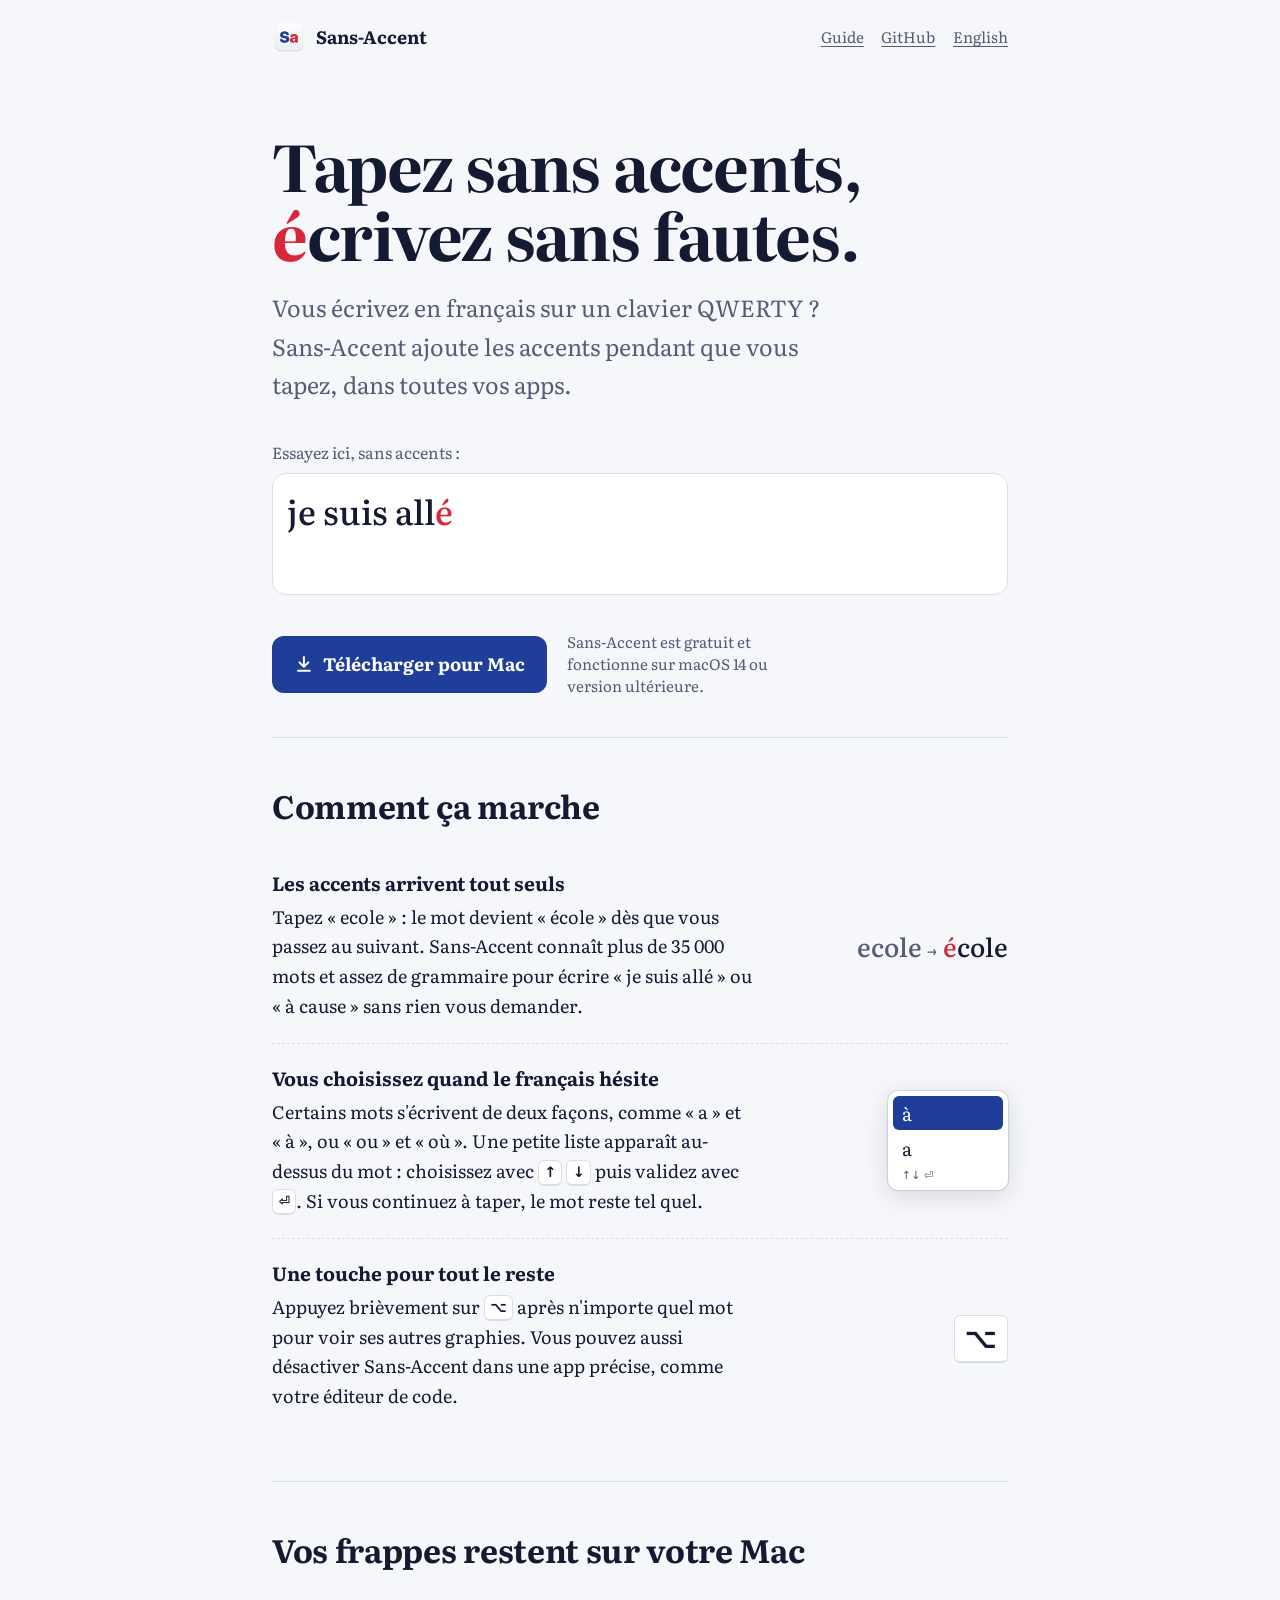
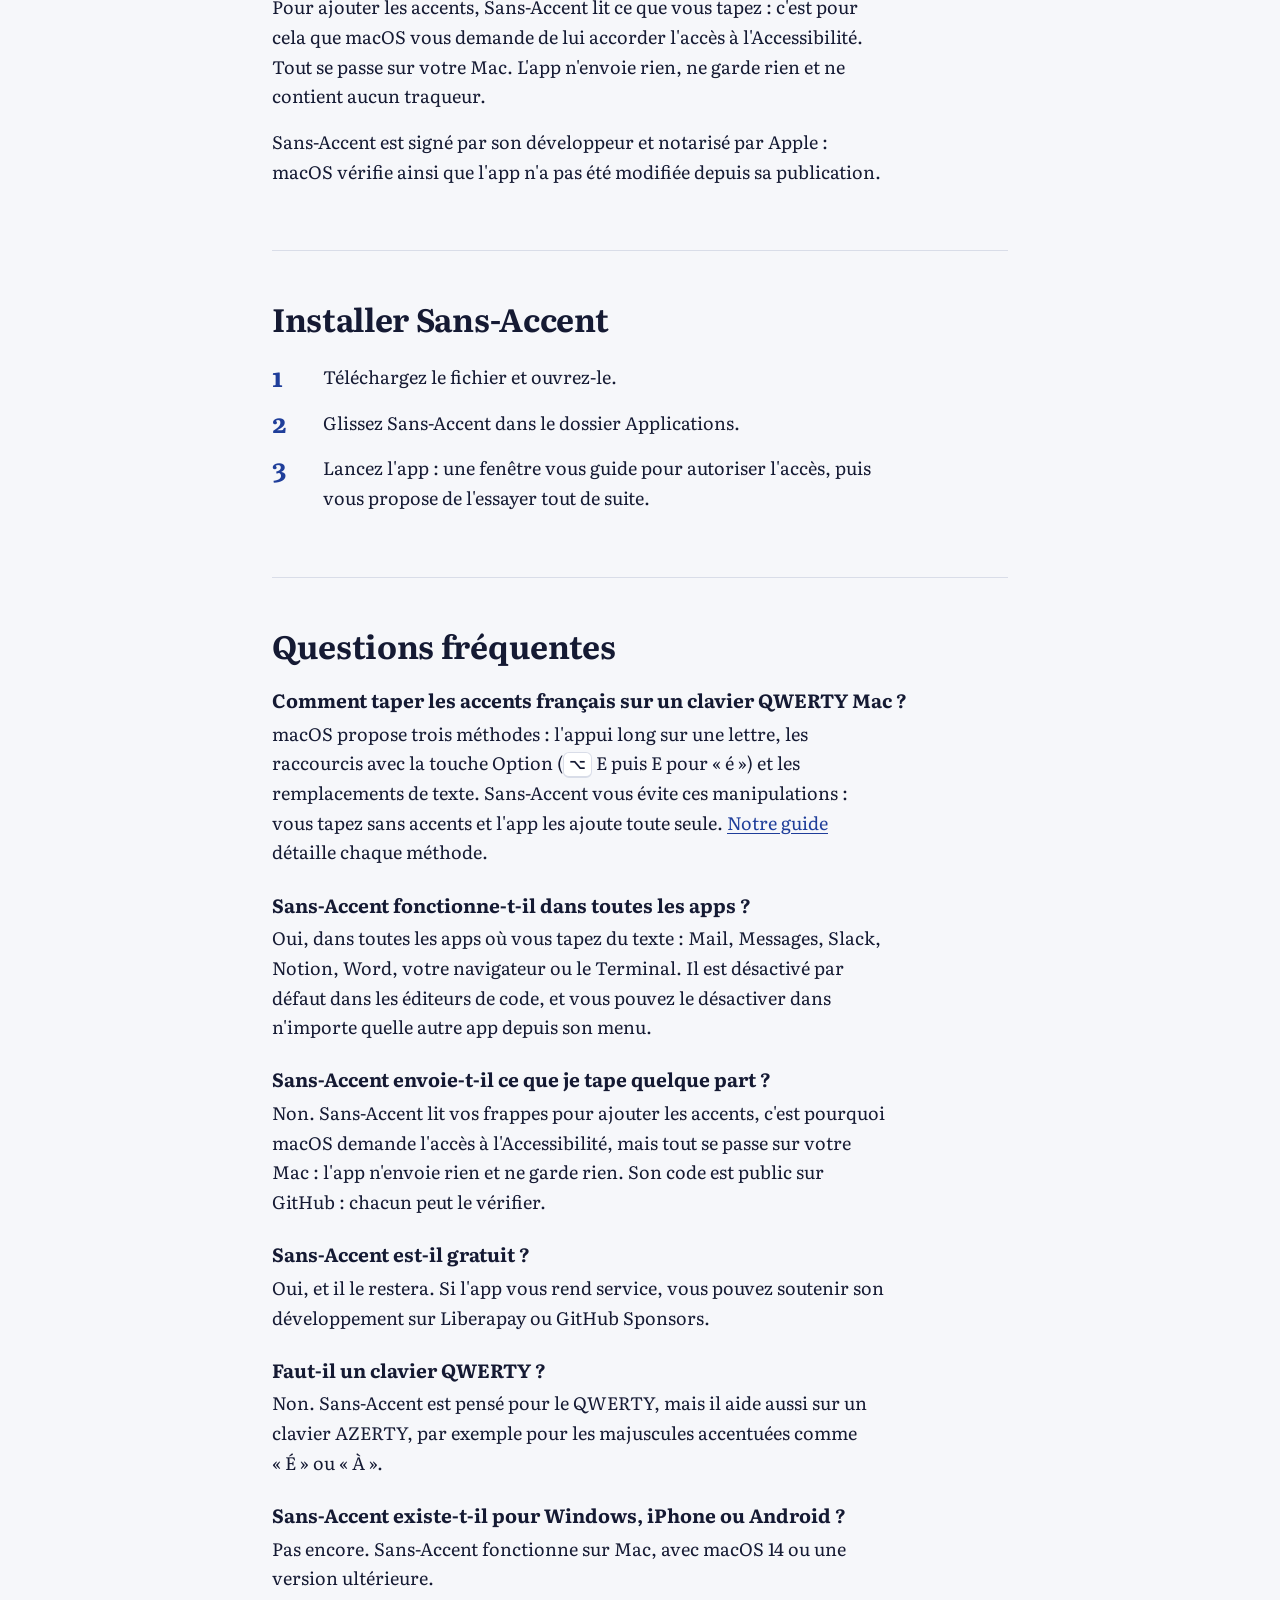
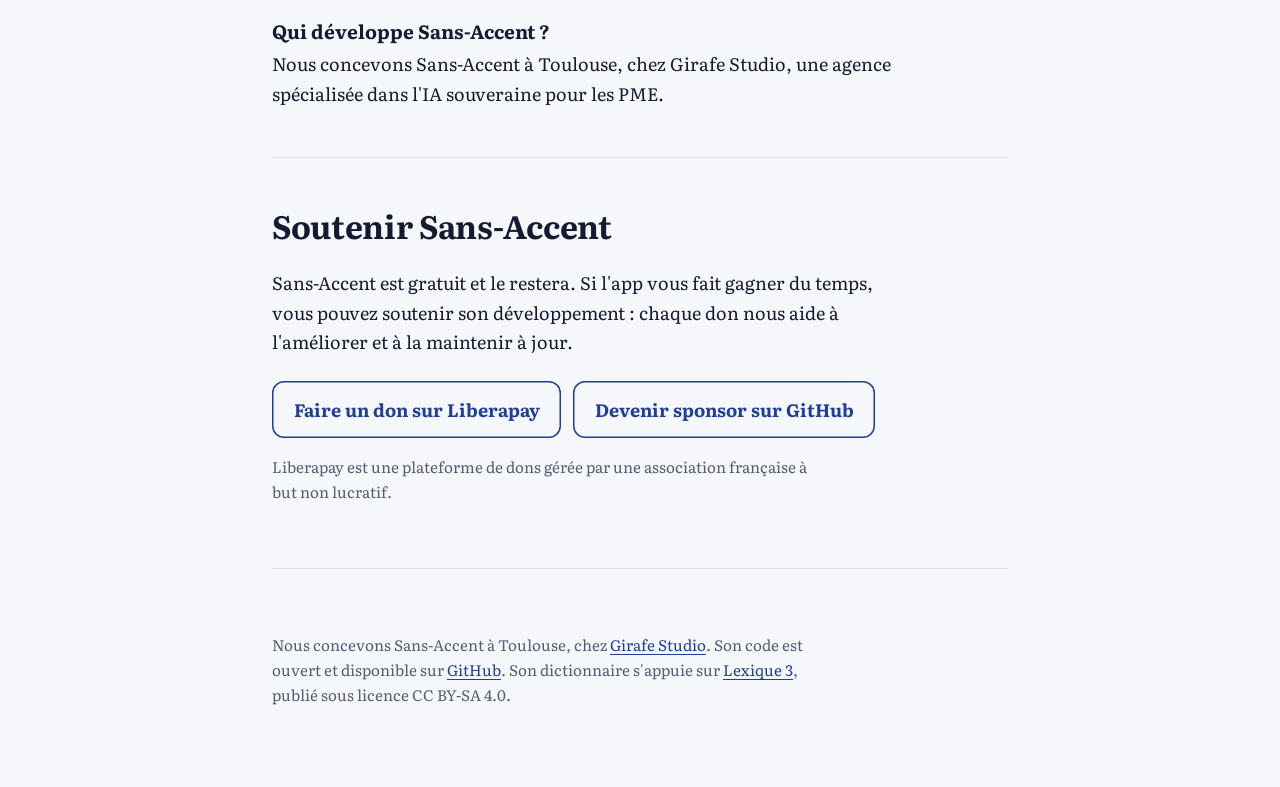
==== site/index.html @ d377d5af "Add SEO and AI-search groundwork, link Girafe Studio and GitHub Add a French and English guide to ty" ====
<!doctype html>
<html lang="fr">
<head>
  <meta charset="utf-8">
  <meta name="viewport" content="width=device-width, initial-scale=1">
  <title>Sans-Accent : les accents français sur un clavier QWERTY (Mac)</title>
  <meta name="description" content="Vous écrivez en français sur un clavier QWERTY ? Sans-Accent ajoute les accents pendant que vous tapez, dans toutes vos apps Mac.">
  <link rel="canonical" href="https://sans-accent.com/">
  <link rel="alternate" hreflang="fr" href="https://sans-accent.com/">
  <link rel="alternate" hreflang="en" href="https://sans-accent.com/en/">
  <link rel="alternate" hreflang="x-default" href="https://sans-accent.com/">
  <meta property="og:type" content="website">
  <meta property="og:site_name" content="Sans-Accent">
  <meta property="og:title" content="Sans-Accent : tapez sans accents, écrivez sans fautes">
  <meta property="og:description" content="Vous écrivez en français sur un clavier QWERTY ? Sans-Accent ajoute les accents pendant que vous tapez, dans toutes vos apps Mac.">
  <meta property="og:url" content="https://sans-accent.com/">
  <meta property="og:image" content="https://sans-accent.com/assets/og-fr.png">
  <meta property="og:image:width" content="1200">
  <meta property="og:image:height" content="630">
  <meta property="og:locale" content="fr_FR">
  <link rel="icon" href="assets/icon-256.png">
  <meta name="twitter:card" content="summary_large_image">
  <script type="application/ld+json" id="structured-data">
{
  "@context": "https://schema.org",
  "@graph": [
    {
      "@type": "SoftwareApplication",
      "@id": "https://sans-accent.com/#app",
      "name": "Sans-Accent",
      "description": "Vous écrivez en français sur un clavier QWERTY ? Sans-Accent ajoute les accents pendant que vous tapez, dans toutes vos apps Mac.",
      "applicationCategory": "UtilitiesApplication",
      "operatingSystem": "macOS 14 or later",
      "softwareVersion": "1.0",
      "offers": {
        "@type": "Offer",
        "price": "0",
        "priceCurrency": "EUR"
      },
      "isAccessibleForFree": true,
      "downloadUrl": "https://github.com/antoineant/sans-accent/releases/latest/download/Sans-Accent.dmg",
      "url": "https://sans-accent.com/",
      "image": "https://sans-accent.com/assets/icon-512.png",
      "inLanguage": [
        "fr",
        "en"
      ],
      "license": "https://opensource.org/licenses/MIT",
      "codeRepository": "https://github.com/antoineant/sans-accent",
      "sameAs": [
        "https://github.com/antoineant/sans-accent"
      ],
      "author": {
        "@type": "Person",
        "name": "Antoine Barthès"
      },
      "publisher": {
        "@id": "https://www.girafestudio.fr/#organization"
      }
    },
    {
      "@type": "Organization",
      "@id": "https://www.girafestudio.fr/#organization",
      "name": "Girafe Studio",
      "url": "https://www.girafestudio.fr",
      "address": {
        "@type": "PostalAddress",
        "addressLocality": "Toulouse",
        "addressCountry": "FR"
      }
    },
    {
      "@type": "FAQPage",
      "inLanguage": "fr",
      "url": "https://sans-accent.com/",
      "mainEntity": [
        {
          "@type": "Question",
          "name": "Comment taper les accents français sur un clavier QWERTY Mac ?",
          "acceptedAnswer": {
            "@type": "Answer",
            "text": "macOS propose trois méthodes : l'appui long sur une lettre, les raccourcis avec la touche Option (⌥ E puis E pour « é ») et les remplacements de texte. Sans-Accent vous évite ces manipulations : vous tapez sans accents et l'app les ajoute toute seule. Notre guide détaille chaque méthode."
          }
        },
        {
          "@type": "Question",
          "name": "Sans-Accent fonctionne-t-il dans toutes les apps ?",
          "acceptedAnswer": {
            "@type": "Answer",
            "text": "Oui, dans toutes les apps où vous tapez du texte : Mail, Messages, Slack, Notion, Word, votre navigateur ou le Terminal. Il est désactivé par défaut dans les éditeurs de code, et vous pouvez le désactiver dans n'importe quelle autre app depuis son menu."
          }
        },
        {
          "@type": "Question",
          "name": "Sans-Accent envoie-t-il ce que je tape quelque part ?",
          "acceptedAnswer": {
            "@type": "Answer",
            "text": "Non. Sans-Accent lit vos frappes pour ajouter les accents, c'est pourquoi macOS demande l'accès à l'Accessibilité, mais tout se passe sur votre Mac : l'app n'envoie rien et ne garde rien. Son code est public sur GitHub : chacun peut le vérifier."
          }
        },
        {
          "@type": "Question",
          "name": "Sans-Accent est-il gratuit ?",
          "acceptedAnswer": {
            "@type": "Answer",
            "text": "Oui, et il le restera. Si l'app vous rend service, vous pouvez soutenir son développement sur Liberapay ou GitHub Sponsors."
          }
        },
        {
          "@type": "Question",
          "name": "Faut-il un clavier QWERTY ?",
          "acceptedAnswer": {
            "@type": "Answer",
            "text": "Non. Sans-Accent est pensé pour le QWERTY, mais il aide aussi sur un clavier AZERTY, par exemple pour les majuscules accentuées comme « É » ou « À »."
          }
        },
        {
          "@type": "Question",
          "name": "Sans-Accent existe-t-il pour Windows, iPhone ou Android ?",
          "acceptedAnswer": {
            "@type": "Answer",
            "text": "Pas encore. Sans-Accent fonctionne sur Mac, avec macOS 14 ou une version ultérieure."
          }
        },
        {
          "@type": "Question",
          "name": "Qui développe Sans-Accent ?",
          "acceptedAnswer": {
            "@type": "Answer",
            "text": "Nous concevons Sans-Accent à Toulouse, chez Girafe Studio, une agence spécialisée dans l'IA souveraine pour les PME."
          }
        }
      ]
    }
  ]
}
  </script>
  <link rel="preconnect" href="https://fonts.googleapis.com">
  <link rel="preconnect" href="https://fonts.gstatic.com" crossorigin>
  <link rel="stylesheet" href="https://fonts.googleapis.com/css2?family=Literata:ital,opsz,wght@0,7..72,400..800;1,7..72,500&display=swap">
  <link rel="stylesheet" href="assets/style.css">
</head>
<body>
  <div class="page">
    <header class="top">
      <a class="brand" href="./"><img src="assets/icon-256.png" alt="">Sans-Accent</a>
      <nav><a href="accents-clavier-qwerty-mac/">Guide</a><a href="https://github.com/antoineant/sans-accent">GitHub</a><a href="en/" hreflang="en" lang="en">English</a></nav>
    </header>

    <main>
      <div class="hero">
        <h1>Tapez sans accents, <span class="accent">é</span>crivez sans fautes.</h1>
        <p class="lead">Vous écrivez en français sur un clavier QWERTY&nbsp;? Sans-Accent ajoute les accents pendant que vous tapez, dans toutes vos apps.</p>

        <div class="demo">
          <label for="demo-input">Essayez ici, sans accents&nbsp;:</label>
          <div class="demo-box">
            <div class="mirror" id="demo-mirror" aria-hidden="true"></div>
            <textarea id="demo-input" rows="2" spellcheck="false" autocomplete="off" autocapitalize="off"
                      placeholder="par exemple&nbsp;: je suis alle a l'ecole"></textarea>
          </div>
          <div class="choices" id="demo-choices" hidden>
            <span>Deux graphies possibles&nbsp;:</span>
            <span id="demo-choice-buttons"></span>
          </div>
        </div>

        <div class="download">
          <a class="button" href="https://github.com/antoineant/sans-accent/releases/latest/download/Sans-Accent.dmg">
            <svg viewBox="0 0 20 20" fill="none" stroke="currentColor" stroke-width="2" stroke-linecap="round" stroke-linejoin="round" aria-hidden="true"><path d="M10 3v10m-4.5-4.5L10 13l4.5-4.5M4 17h12"/></svg>
            Télécharger pour Mac
          </a>
          <p>Sans-Accent est gratuit et fonctionne sur macOS&nbsp;14 ou version ultérieure.</p>
        </div>
      </div>

      <section aria-labelledby="how">
        <h2 id="how">Comment ça marche</h2>
        <div class="feature">
          <div>
            <h3>Les accents arrivent tout seuls</h3>
            <p>Tapez «&nbsp;ecole&nbsp;»&nbsp;: le mot devient «&nbsp;école&nbsp;» dès que vous passez au suivant. Sans-Accent connaît plus de 35&nbsp;000 mots et assez de grammaire pour écrire «&nbsp;je suis allé&nbsp;» ou «&nbsp;à cause&nbsp;» sans rien vous demander.</p>
          </div>
          <div class="example" aria-hidden="true"><span class="typed">ecole</span><span class="arrow">→</span><span class="accent">é</span>cole</div>
        </div>
        <div class="feature">
          <div>
            <h3>Vous choisissez quand le français hésite</h3>
            <p>Certains mots s'écrivent de deux façons, comme «&nbsp;a&nbsp;» et «&nbsp;à&nbsp;», ou «&nbsp;ou&nbsp;» et «&nbsp;où&nbsp;». Une petite liste apparaît au-dessus du mot&nbsp;: choisissez avec <span class="keys"><kbd>↑</kbd> <kbd>↓</kbd></span> puis validez avec <kbd>⏎</kbd>. Si vous continuez à taper, le mot reste tel quel.</p>
          </div>
          <div class="mini-list" aria-hidden="true"><span class="on">à</span><span>a</span><small>↑↓ ⏎</small></div>
        </div>
        <div class="feature">
          <div>
            <h3>Une touche pour tout le reste</h3>
            <p>Appuyez brièvement sur <kbd>⌥</kbd> après n'importe quel mot pour voir ses autres graphies. Vous pouvez aussi désactiver Sans-Accent dans une app précise, comme votre éditeur de code.</p>
          </div>
          <div class="big-key" aria-hidden="true"><kbd>⌥</kbd></div>
        </div>
      </section>

      <section aria-labelledby="privacy">
        <h2 id="privacy">Vos frappes restent sur votre Mac</h2>
        <p>Pour ajouter les accents, Sans-Accent lit ce que vous tapez&nbsp;: c'est pour cela que macOS vous demande de lui accorder l'accès à l'Accessibilité. Tout se passe sur votre Mac. L'app n'envoie rien, ne garde rien et ne contient aucun traqueur.</p>
        <p>Sans-Accent est signé par son développeur et notarisé par Apple&nbsp;: macOS vérifie ainsi que l'app n'a pas été modifiée depuis sa publication.</p>
      </section>

      <section aria-labelledby="install">
        <h2 id="install">Installer Sans-Accent</h2>
        <ol class="steps">
          <li><span>Téléchargez le fichier et ouvrez-le.</span></li>
          <li><span>Glissez Sans-Accent dans le dossier Applications.</span></li>
          <li><span>Lancez l'app&nbsp;: une fenêtre vous guide pour autoriser l'accès, puis vous propose de l'essayer tout de suite.</span></li>
        </ol>
      </section>
      <section aria-labelledby="faq-titre" id="faq">
        <h2 id="faq-titre">Questions fréquentes</h2>
        <div class="faq">
          <h3>Comment taper les accents français sur un clavier QWERTY Mac&nbsp;?</h3>
          <p>macOS propose trois méthodes&nbsp;: l'appui long sur une lettre, les raccourcis avec la touche Option (<kbd>⌥</kbd>&nbsp;E puis E pour «&nbsp;é&nbsp;») et les remplacements de texte. Sans-Accent vous évite ces manipulations&nbsp;: vous tapez sans accents et l'app les ajoute toute seule. <a href="accents-clavier-qwerty-mac/">Notre guide</a> détaille chaque méthode.</p>
          <h3>Sans-Accent fonctionne-t-il dans toutes les apps&nbsp;?</h3>
          <p>Oui, dans toutes les apps où vous tapez du texte&nbsp;: Mail, Messages, Slack, Notion, Word, votre navigateur ou le Terminal. Il est désactivé par défaut dans les éditeurs de code, et vous pouvez le désactiver dans n'importe quelle autre app depuis son menu.</p>
          <h3>Sans-Accent envoie-t-il ce que je tape quelque part&nbsp;?</h3>
          <p>Non. Sans-Accent lit vos frappes pour ajouter les accents, c'est pourquoi macOS demande l'accès à l'Accessibilité, mais tout se passe sur votre Mac&nbsp;: l'app n'envoie rien et ne garde rien. Son code est public sur GitHub&nbsp;: chacun peut le vérifier.</p>
          <h3>Sans-Accent est-il gratuit&nbsp;?</h3>
          <p>Oui, et il le restera. Si l'app vous rend service, vous pouvez soutenir son développement sur Liberapay ou GitHub Sponsors.</p>
          <h3>Faut-il un clavier QWERTY&nbsp;?</h3>
          <p>Non. Sans-Accent est pensé pour le QWERTY, mais il aide aussi sur un clavier AZERTY, par exemple pour les majuscules accentuées comme «&nbsp;É&nbsp;» ou «&nbsp;À&nbsp;».</p>
          <h3>Sans-Accent existe-t-il pour Windows, iPhone ou Android&nbsp;?</h3>
          <p>Pas encore. Sans-Accent fonctionne sur Mac, avec macOS&nbsp;14 ou une version ultérieure.</p>
          <h3>Qui développe Sans-Accent&nbsp;?</h3>
          <p>Nous concevons Sans-Accent à Toulouse, chez Girafe Studio, une agence spécialisée dans l'IA souveraine pour les PME.</p>
        </div>
      </section>

      <section aria-labelledby="soutenir-titre" id="soutenir">
        <h2 id="soutenir-titre">Soutenir Sans-Accent</h2>
        <p>Sans-Accent est gratuit et le restera. Si l'app vous fait gagner du temps, vous pouvez soutenir son développement&nbsp;: chaque don nous aide à l'améliorer et à la maintenir à jour.</p>
        <div class="support">
          <a class="button secondary" href="https://liberapay.com/antoineant/donate">Faire un don sur Liberapay</a>
          <a class="button secondary" href="https://github.com/sponsors/antoineant">Devenir sponsor sur GitHub</a>
        </div>
        <p class="note">Liberapay est une plateforme de dons gérée par une association française à but non lucratif.</p>
      </section>
    </main>

    <footer>
      <p>Nous concevons Sans-Accent à Toulouse, chez <a href="https://www.girafestudio.fr">Girafe Studio</a>. Son code est ouvert et disponible sur <a href="https://github.com/antoineant/sans-accent">GitHub</a>. Son dictionnaire s'appuie sur <a href="http://www.lexique.org">Lexique&nbsp;3</a>, publié sous licence CC&nbsp;BY-SA&nbsp;4.0.</p>
    </footer>
  </div>
  <script src="assets/demo.js"></script>
</body>
</html>
---- site/assets/style.css ----
/* Sans-Accent: one serif family, the icon's navy and blue; red belongs to accents only. */
:root {
  --paper: #f6f7fa;
  --ink: #151a33;
  --muted: #565c75;
  --line: #d9dde8;
  --blue: #1f3e9a;
  --blue-ink: #ffffff;
  --red: #d62839;
  --field: #ffffff;
  --panel: #ffffff;
  color-scheme: light;
}
@media (prefers-color-scheme: dark) {
  :root:not([data-theme="light"]) {
    --paper: #0f1220;
    --ink: #eceef6;
    --muted: #a3a8bf;
    --line: #2a3050;
    --blue: #7f9bff;
    --blue-ink: #0f1220;
    --red: #ff5d6c;
    --field: #161a2d;
    --panel: #1c2138;
    color-scheme: dark;
  }
}
:root[data-theme="dark"] {
  --paper: #0f1220; --ink: #eceef6; --muted: #a3a8bf; --line: #2a3050; --blue: #7f9bff;
  --blue-ink: #0f1220; --red: #ff5d6c; --field: #161a2d; --panel: #1c2138; color-scheme: dark;
}

*, *::before, *::after { box-sizing: border-box; }
html { -webkit-text-size-adjust: 100%; }
body {
  margin: 0;
  background: var(--paper);
  color: var(--ink);
  font-family: "Literata", Georgia, serif;
  font-optical-sizing: auto;
  font-size: 1.125rem;
  line-height: 1.65;
}
.page { width: min(46rem, 100% - 32px); margin-inline: auto; }
a { color: var(--blue); text-underline-offset: 0.18em; }
:focus-visible { outline: 3px solid var(--blue); outline-offset: 3px; border-radius: 4px; }

/* Keys, drawn like keycaps */
.keys { white-space: nowrap; }
kbd {
  display: inline-block;
  min-width: 1.7em;
  padding: 0 0.35em;
  border: 1px solid var(--line);
  border-bottom-width: 2px;
  border-radius: 6px;
  background: var(--panel);
  font: 600 0.8em/1.6 system-ui, -apple-system, sans-serif;
  text-align: center;
  vertical-align: 0.1em;
}

/* Header */
.top {
  display: flex;
  align-items: center;
  justify-content: space-between;
  padding-block: 1.25rem;
}
.brand { display: flex; align-items: center; gap: 0.6rem; font-weight: 700; color: var(--ink); text-decoration: none; }
.brand img { width: 34px; height: 34px; }
.top nav { display: flex; gap: 1.1rem; }
.top nav a { color: var(--muted); font-size: 0.95rem; }

/* Hero */
.hero { padding-block: 3.5rem 2.5rem; }
h1 {
  margin: 0;
  font-size: clamp(2.3rem, 6.4vw, 4rem);
  line-height: 1.08;
  font-weight: 700;
  letter-spacing: -0.02em;
  max-width: 16ch;
  text-wrap: balance;
}
.lead { margin: 1.25rem 0 0; font-size: clamp(1.2rem, 2.6vw, 1.45rem); color: var(--muted); max-width: 40ch; }

/* The demo: a real field over a copy that paints the accents red */
.demo { margin-top: 2.25rem; }
.demo label { display: block; margin-bottom: 0.5rem; color: var(--muted); font-size: 1rem; }
.demo-box { position: relative; }
.demo-box textarea, .demo-box .mirror {
  margin: 0;
  width: 100%;
  min-height: 3.6em;
  padding: 0.7rem 0.9rem;
  border: 1.5px solid transparent;
  border-radius: 14px;
  font: 500 clamp(1.45rem, 3.8vw, 2.1rem)/1.45 "Literata", Georgia, serif;
  letter-spacing: 0;
  white-space: pre-wrap;
  overflow-wrap: break-word;
  overflow: hidden;
}
.demo-box .mirror {
  position: absolute;
  inset: 0;
  color: var(--ink);
  pointer-events: none;
}
.demo-box textarea {
  position: relative;
  display: block;
  resize: none;
  background: transparent;
  color: transparent;
  caret-color: var(--ink);
  border-color: var(--line);
}
.demo-box { background: var(--field); border-radius: 14px; }
.demo-box textarea:focus { outline: none; border-color: var(--blue); }
.demo-box textarea::placeholder { color: var(--muted); opacity: 0.7; }
.accent { color: var(--red); }
.accent.fresh { animation: pop 0.45s ease-out; display: inline-block; }
@keyframes pop { from { transform: translateY(-0.25em) scale(1.25); } to { transform: none; } }

.choices { display: flex; align-items: center; gap: 0.6rem; margin-top: 0.8rem; font-size: 1rem; color: var(--muted); }
.choices[hidden] { display: none; }
.choices button {
  font: 600 1.05rem/1 "Literata", Georgia, serif;
  min-width: 2.6rem;
  padding: 0.45rem 0.7rem;
  border: 1.5px solid var(--line);
  border-radius: 8px;
  background: var(--panel);
  color: var(--ink);
  cursor: pointer;
}
.choices button[aria-pressed="true"], .choices button.pressing { background: var(--blue); border-color: var(--blue); color: var(--blue-ink); }

/* Download */
.download { display: flex; flex-wrap: wrap; align-items: center; gap: 0.75rem 1.25rem; margin-top: 2.25rem; }
.button {
  display: inline-flex;
  align-items: center;
  gap: 0.6rem;
  padding: 0.85rem 1.35rem;
  border-radius: 12px;
  background: var(--blue);
  color: var(--blue-ink);
  font-weight: 700;
  text-decoration: none;
}
.button svg { width: 1.1em; height: 1.1em; }
.button.secondary { background: transparent; color: var(--blue); box-shadow: inset 0 0 0 1.5px var(--blue); }
.support { display: flex; flex-wrap: wrap; gap: 0.75rem; margin: 1.5rem 0 1rem; }
.note { color: var(--muted); font-size: 0.95rem; }
.download p { margin: 0; color: var(--muted); font-size: 0.95rem; max-width: 26ch; line-height: 1.45; }

/* Sections */
section { padding-block: 3rem; border-top: 1px solid var(--line); }
h2 { margin: 0 0 1.5rem; font-size: clamp(1.6rem, 3.4vw, 2rem); line-height: 1.2; letter-spacing: -0.01em; }
h3 { margin: 0 0 0.35rem; font-size: 1.2rem; line-height: 1.3; }
section p { margin: 0 0 1rem; max-width: 62ch; }

.feature {
  display: grid;
  grid-template-columns: 1fr 13rem;
  gap: 1.5rem 2.5rem;
  align-items: center;
  padding-block: 1.4rem;
}
.feature + .feature { border-top: 1px dashed var(--line); }
.feature p { margin: 0; }
.example { justify-self: end; font-size: 1.6rem; font-weight: 500; white-space: nowrap; }
.example .typed { color: var(--muted); }
.example .arrow { color: var(--muted); font-size: 1.1rem; margin-inline: 0.35rem; }

/* A small copy of the app's choice list */
.mini-list {
  justify-self: end;
  display: grid;
  gap: 2px;
  padding: 5px;
  width: 7.5rem;
  border-radius: 10px;
  background: var(--panel);
  box-shadow: 0 6px 24px rgb(21 26 51 / 0.14), 0 0 0 1px var(--line);
  font-size: 1.15rem;
}
.mini-list span { padding: 0.1rem 0.55rem; border-radius: 6px; }
.mini-list .on { background: var(--blue); color: var(--blue-ink); }
.mini-list small { padding: 0 0.55rem; font: 0.7rem/1.6 system-ui, sans-serif; color: var(--muted); }
.big-key { justify-self: end; font-size: 2.2rem; }

.faq h3 { margin-top: 1.6rem; }
.faq h3:first-child { margin-top: 0; }
.faq p { margin-bottom: 0; }

table { width: 100%; max-width: 40rem; margin: 0.5rem 0 1.25rem; border-collapse: collapse; font-size: 1rem; }
th, td { padding: 0.55rem 0.75rem 0.55rem 0; text-align: left; vertical-align: top; border-bottom: 1px solid var(--line); }
th { font-weight: 700; }
td:first-child { font-weight: 600; }

ol.steps { margin: 0; padding: 0; list-style: none; counter-reset: step; }
ol.steps li { counter-increment: step; display: grid; grid-template-columns: 2.4rem 1fr; gap: 0.8rem; margin-bottom: 1rem; max-width: 62ch; }
ol.steps li::before {
  content: counter(step);
  font-size: 1.6rem;
  font-weight: 700;
  line-height: 1.1;
  color: var(--blue);
  font-variant-numeric: oldstyle-nums;
}

footer { padding-block: 3rem 4rem; border-top: 1px solid var(--line); }
footer p { color: var(--muted); font-size: 0.95rem; max-width: 60ch; }

@media (max-width: 640px) {
  .hero { padding-block: 2rem 1.5rem; }
  .feature { grid-template-columns: 1fr; }
  .example, .mini-list, .big-key { justify-self: start; }
}
@media (prefers-reduced-motion: reduce) {
  .accent.fresh { animation: none; }
}
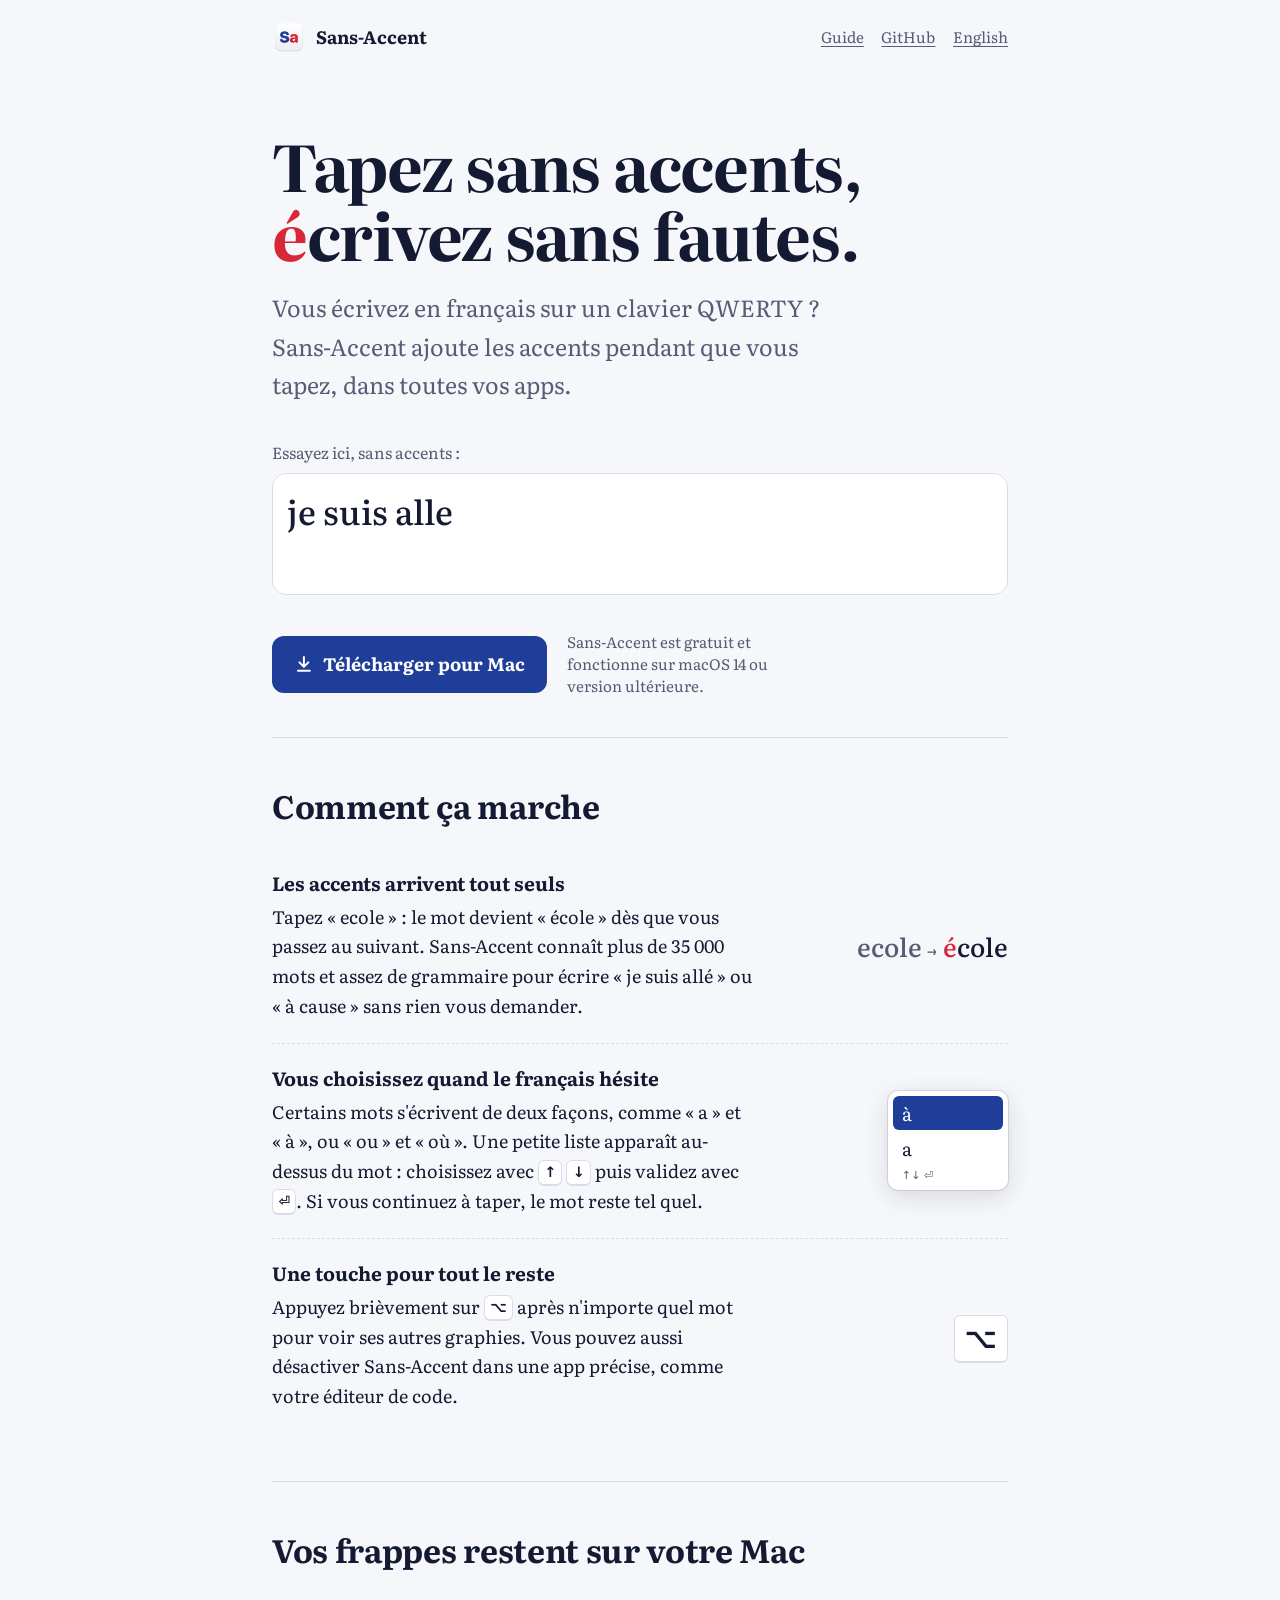
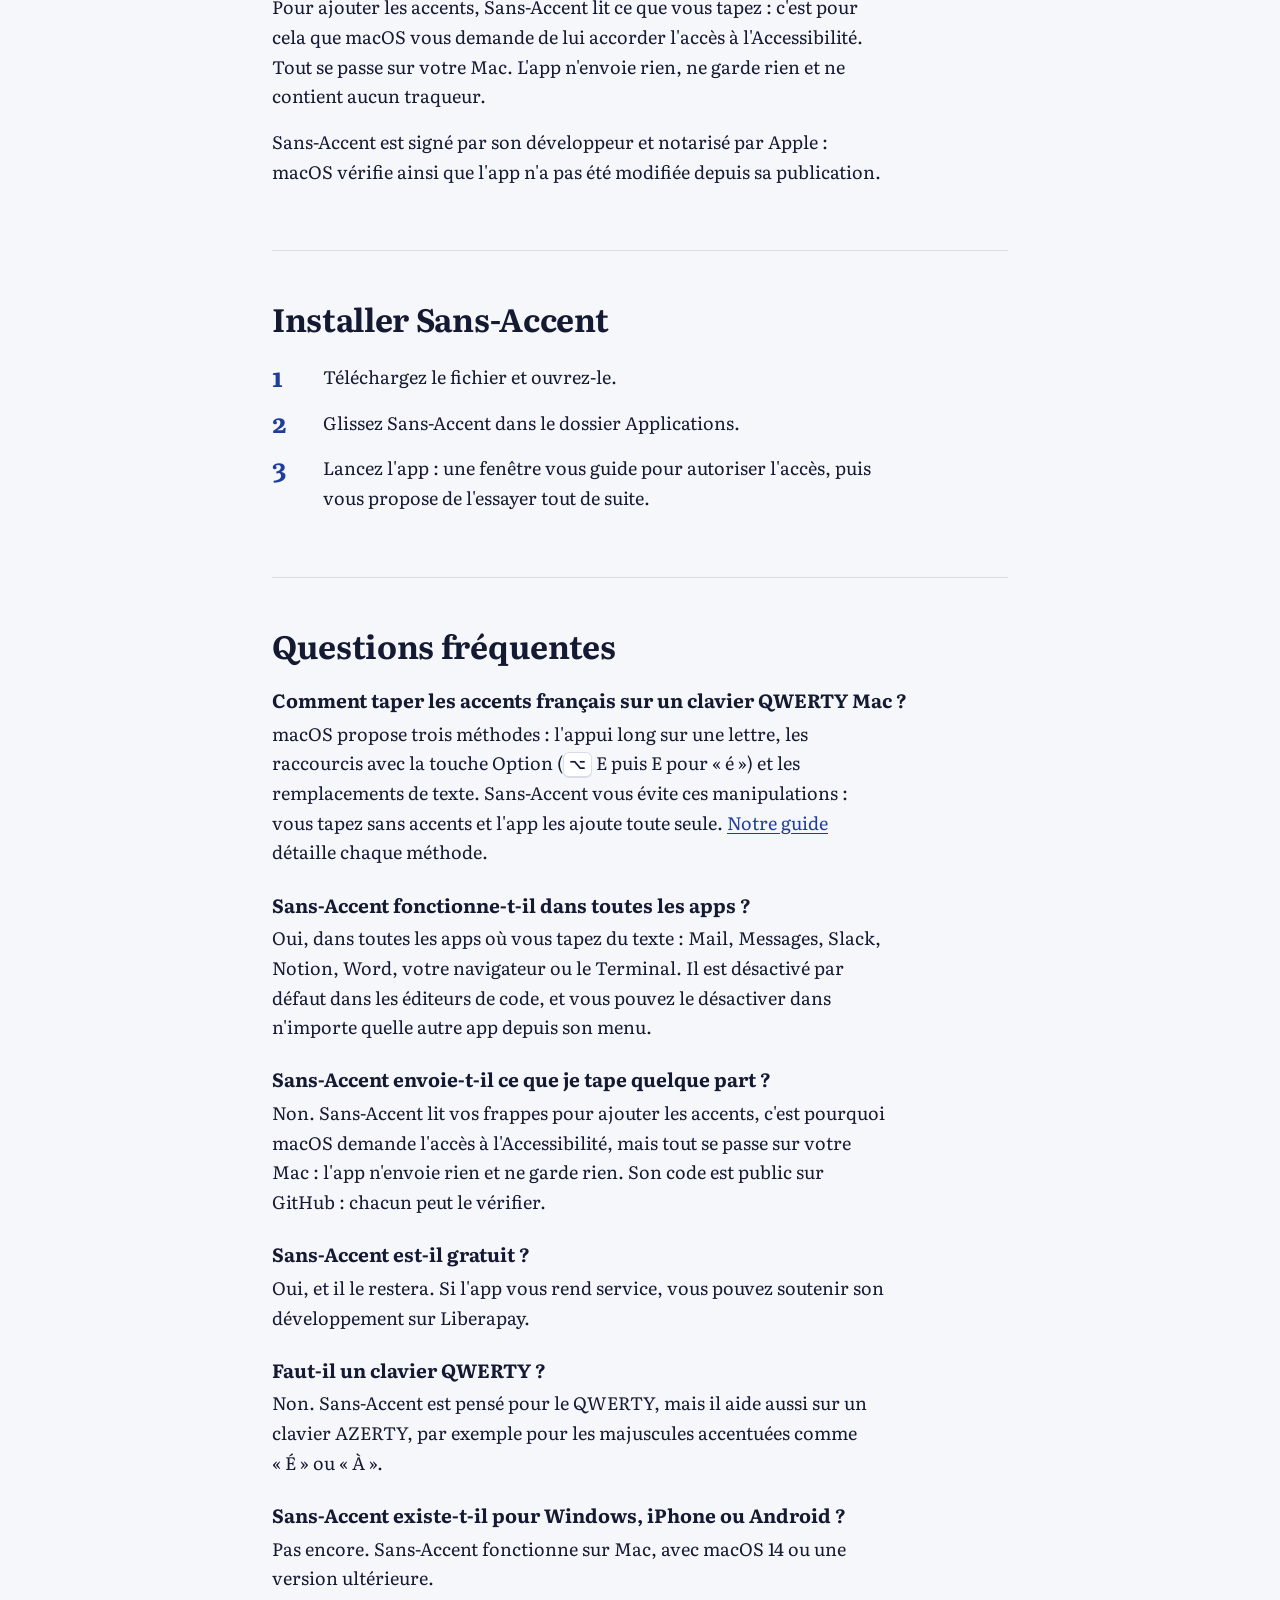
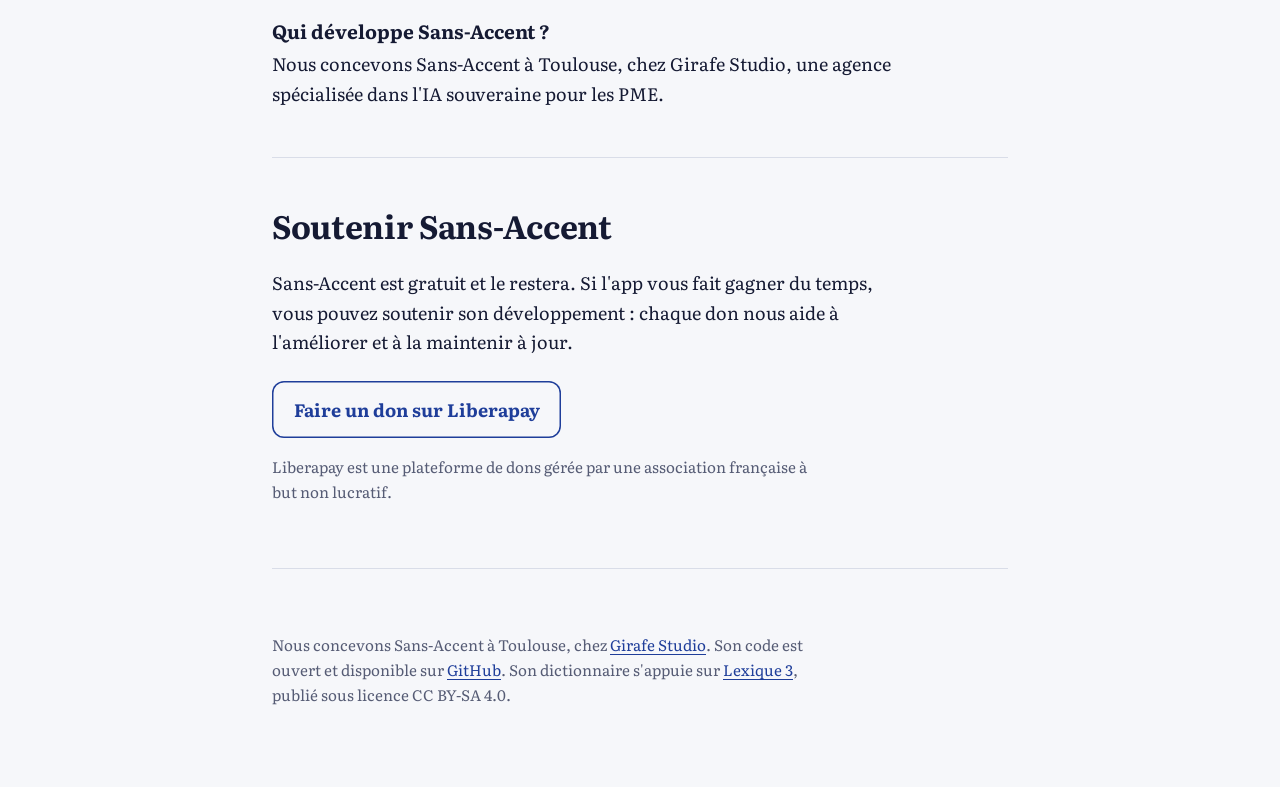
==== commit 430db5e7: "Hide GitHub Sponsors until the account is approved" ====
--- a/site/index.html
+++ b/site/index.html
@@ -45,7 +45,7 @@
         "fr",
         "en"
       ],
-      "license": "https://opensource.org/licenses/MIT",
+      "license": "https://www.gnu.org/licenses/gpl-3.0.html",
       "codeRepository": "https://github.com/antoineant/sans-accent",
       "sameAs": [
         "https://github.com/antoineant/sans-accent"
@@ -103,7 +103,7 @@
           "name": "Sans-Accent est-il gratuit ?",
           "acceptedAnswer": {
             "@type": "Answer",
-            "text": "Oui, et il le restera. Si l'app vous rend service, vous pouvez soutenir son développement sur Liberapay ou GitHub Sponsors."
+            "text": "Oui, et il le restera. Si l'app vous rend service, vous pouvez soutenir son développement sur Liberapay."
           }
         },
         {
@@ -223,7 +223,7 @@
           <h3>Sans-Accent envoie-t-il ce que je tape quelque part&nbsp;?</h3>
           <p>Non. Sans-Accent lit vos frappes pour ajouter les accents, c'est pourquoi macOS demande l'accès à l'Accessibilité, mais tout se passe sur votre Mac&nbsp;: l'app n'envoie rien et ne garde rien. Son code est public sur GitHub&nbsp;: chacun peut le vérifier.</p>
           <h3>Sans-Accent est-il gratuit&nbsp;?</h3>
-          <p>Oui, et il le restera. Si l'app vous rend service, vous pouvez soutenir son développement sur Liberapay ou GitHub Sponsors.</p>
+          <p>Oui, et il le restera. Si l'app vous rend service, vous pouvez soutenir son développement sur Liberapay.</p>
           <h3>Faut-il un clavier QWERTY&nbsp;?</h3>
           <p>Non. Sans-Accent est pensé pour le QWERTY, mais il aide aussi sur un clavier AZERTY, par exemple pour les majuscules accentuées comme «&nbsp;É&nbsp;» ou «&nbsp;À&nbsp;».</p>
           <h3>Sans-Accent existe-t-il pour Windows, iPhone ou Android&nbsp;?</h3>
@@ -238,7 +238,6 @@
         <p>Sans-Accent est gratuit et le restera. Si l'app vous fait gagner du temps, vous pouvez soutenir son développement&nbsp;: chaque don nous aide à l'améliorer et à la maintenir à jour.</p>
         <div class="support">
           <a class="button secondary" href="https://liberapay.com/antoineant/donate">Faire un don sur Liberapay</a>
-          <a class="button secondary" href="https://github.com/sponsors/antoineant">Devenir sponsor sur GitHub</a>
         </div>
         <p class="note">Liberapay est une plateforme de dons gérée par une association française à but non lucratif.</p>
       </section>
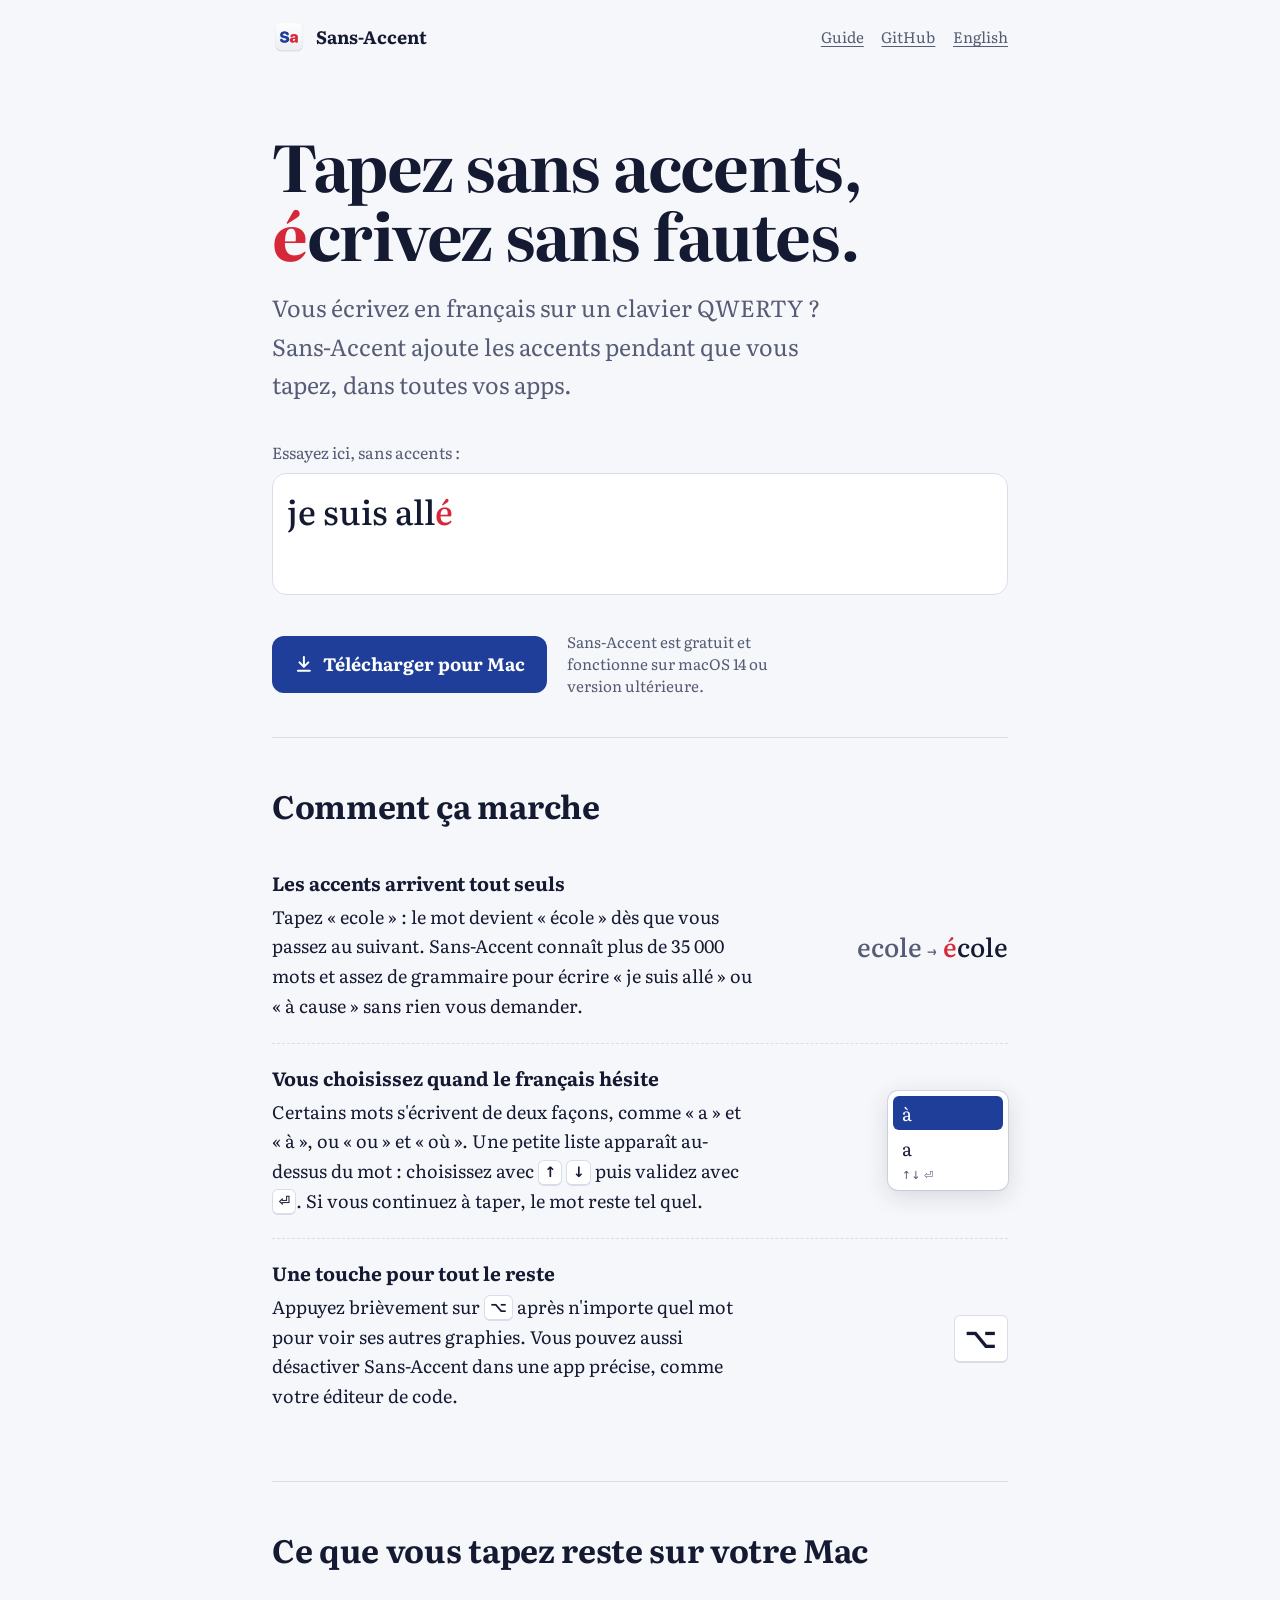
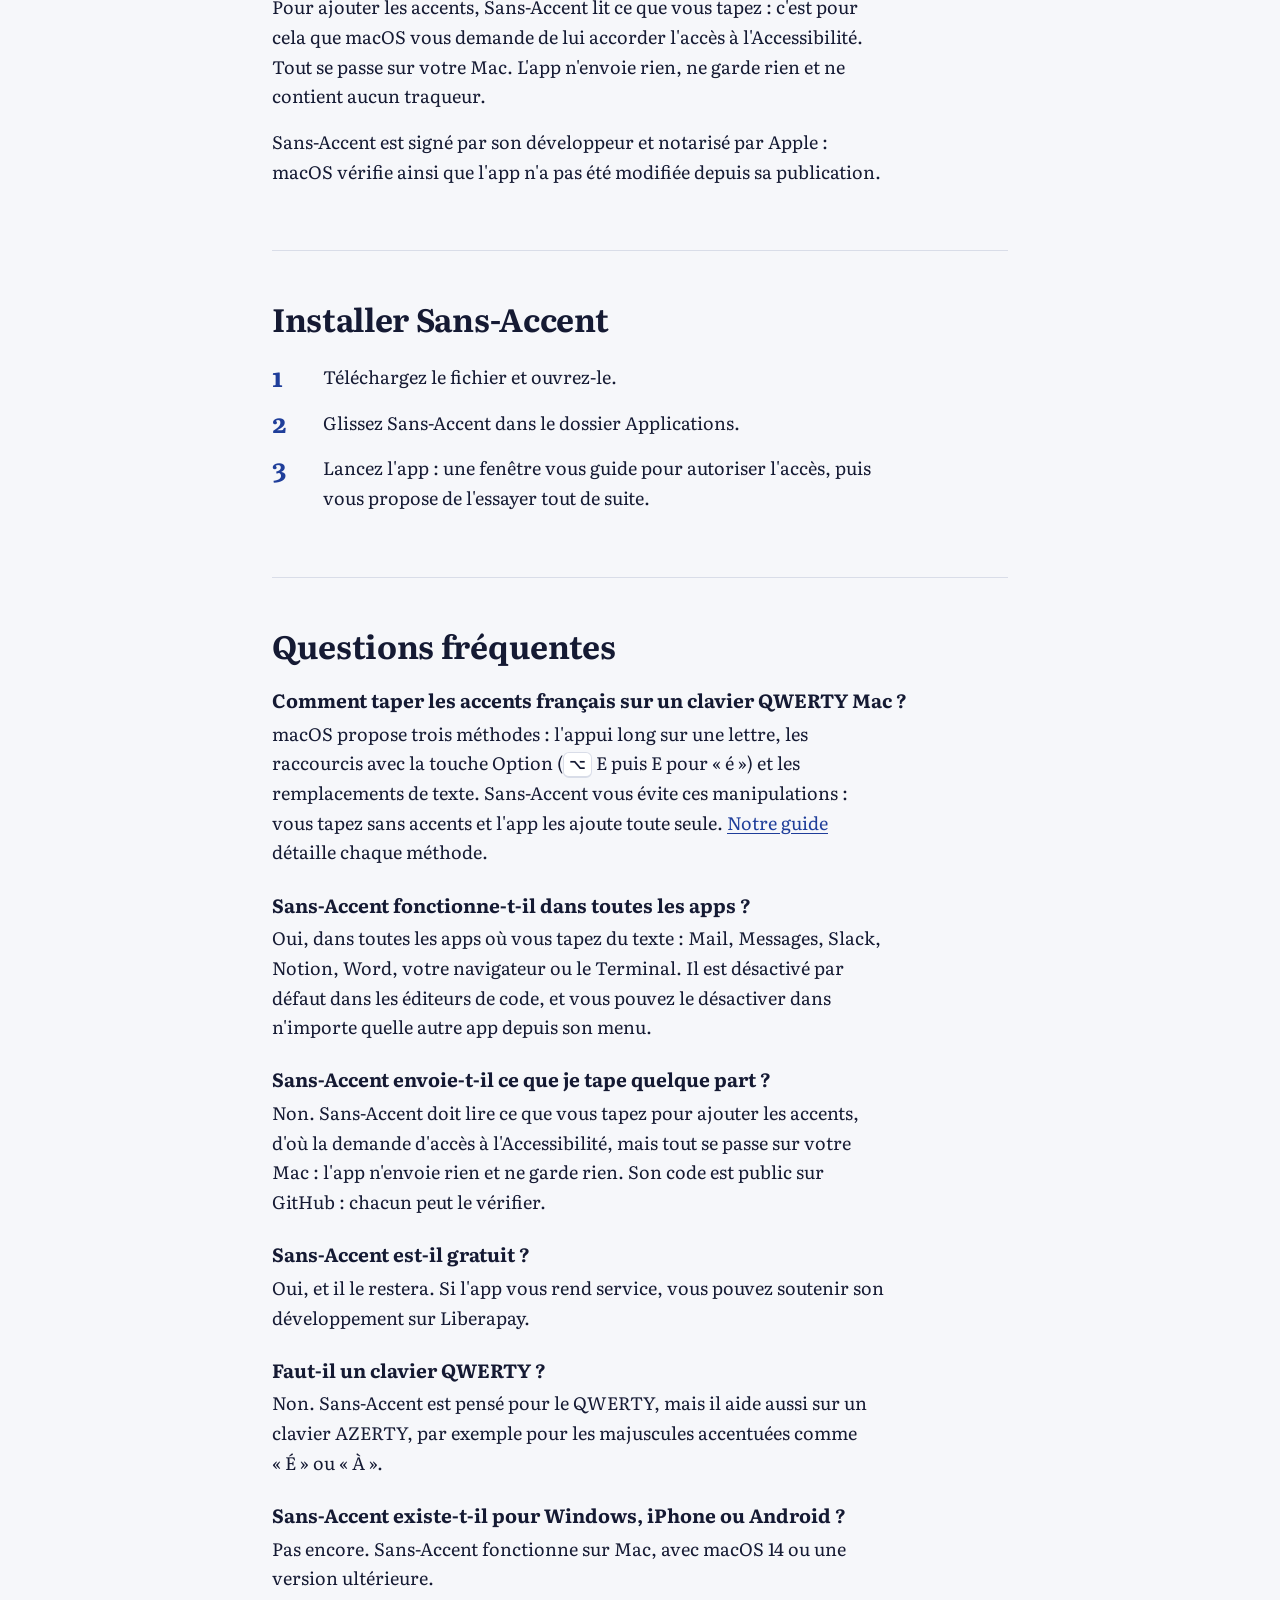
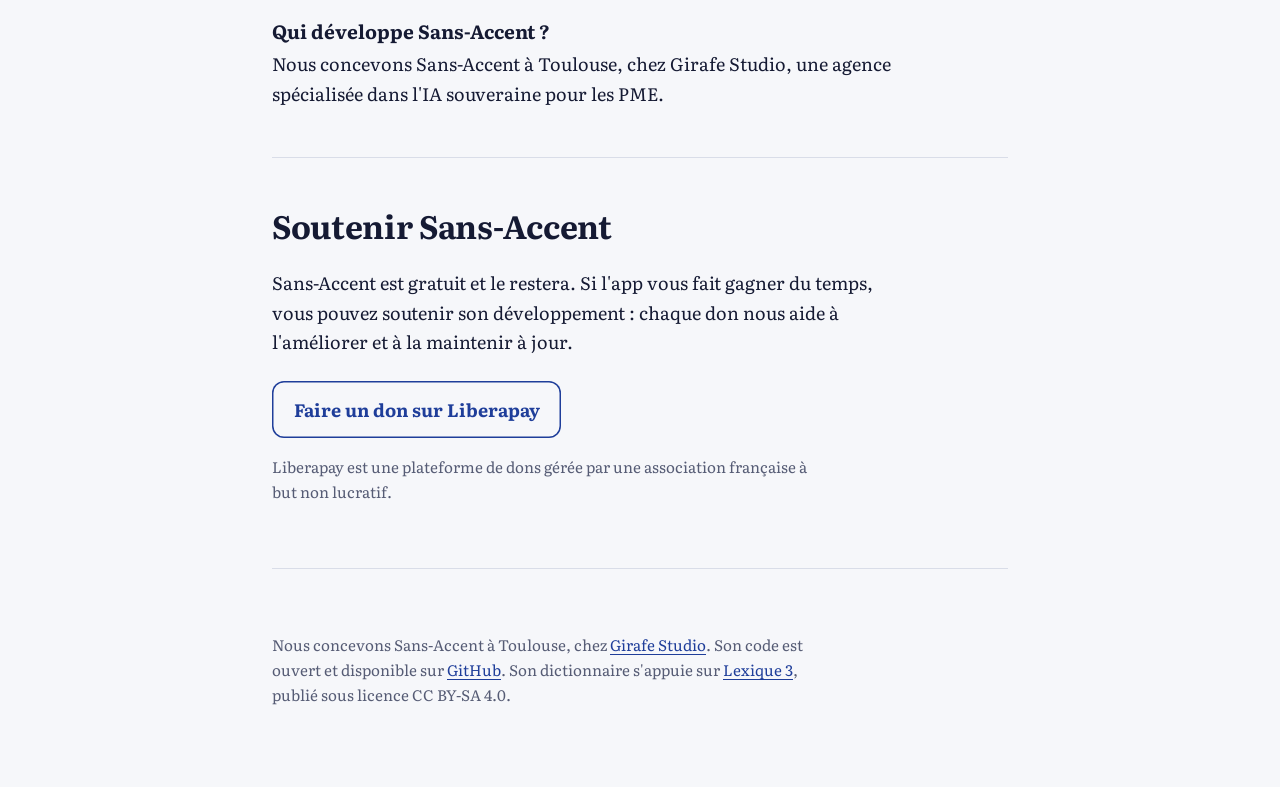
==== commit babc4aac: "Rephrase the privacy heading and FAQ answer in natural French" ====
--- a/site/index.html
+++ b/site/index.html
@@ -95,7 +95,7 @@
           "name": "Sans-Accent envoie-t-il ce que je tape quelque part ?",
           "acceptedAnswer": {
             "@type": "Answer",
-            "text": "Non. Sans-Accent lit vos frappes pour ajouter les accents, c'est pourquoi macOS demande l'accès à l'Accessibilité, mais tout se passe sur votre Mac : l'app n'envoie rien et ne garde rien. Son code est public sur GitHub : chacun peut le vérifier."
+            "text": "Non. Sans-Accent doit lire ce que vous tapez pour ajouter les accents, d'où la demande d'accès à l'Accessibilité, mais tout se passe sur votre Mac : l'app n'envoie rien et ne garde rien. Son code est public sur GitHub : chacun peut le vérifier."
           }
         },
         {
@@ -200,7 +200,7 @@
       </section>
 
       <section aria-labelledby="privacy">
-        <h2 id="privacy">Vos frappes restent sur votre Mac</h2>
+        <h2 id="privacy">Ce que vous tapez reste sur votre Mac</h2>
         <p>Pour ajouter les accents, Sans-Accent lit ce que vous tapez&nbsp;: c'est pour cela que macOS vous demande de lui accorder l'accès à l'Accessibilité. Tout se passe sur votre Mac. L'app n'envoie rien, ne garde rien et ne contient aucun traqueur.</p>
         <p>Sans-Accent est signé par son développeur et notarisé par Apple&nbsp;: macOS vérifie ainsi que l'app n'a pas été modifiée depuis sa publication.</p>
       </section>
@@ -221,7 +221,7 @@
           <h3>Sans-Accent fonctionne-t-il dans toutes les apps&nbsp;?</h3>
           <p>Oui, dans toutes les apps où vous tapez du texte&nbsp;: Mail, Messages, Slack, Notion, Word, votre navigateur ou le Terminal. Il est désactivé par défaut dans les éditeurs de code, et vous pouvez le désactiver dans n'importe quelle autre app depuis son menu.</p>
           <h3>Sans-Accent envoie-t-il ce que je tape quelque part&nbsp;?</h3>
-          <p>Non. Sans-Accent lit vos frappes pour ajouter les accents, c'est pourquoi macOS demande l'accès à l'Accessibilité, mais tout se passe sur votre Mac&nbsp;: l'app n'envoie rien et ne garde rien. Son code est public sur GitHub&nbsp;: chacun peut le vérifier.</p>
+          <p>Non. Sans-Accent doit lire ce que vous tapez pour ajouter les accents, d'où la demande d'accès à l'Accessibilité, mais tout se passe sur votre Mac&nbsp;: l'app n'envoie rien et ne garde rien. Son code est public sur GitHub&nbsp;: chacun peut le vérifier.</p>
           <h3>Sans-Accent est-il gratuit&nbsp;?</h3>
           <p>Oui, et il le restera. Si l'app vous rend service, vous pouvez soutenir son développement sur Liberapay.</p>
           <h3>Faut-il un clavier QWERTY&nbsp;?</h3>
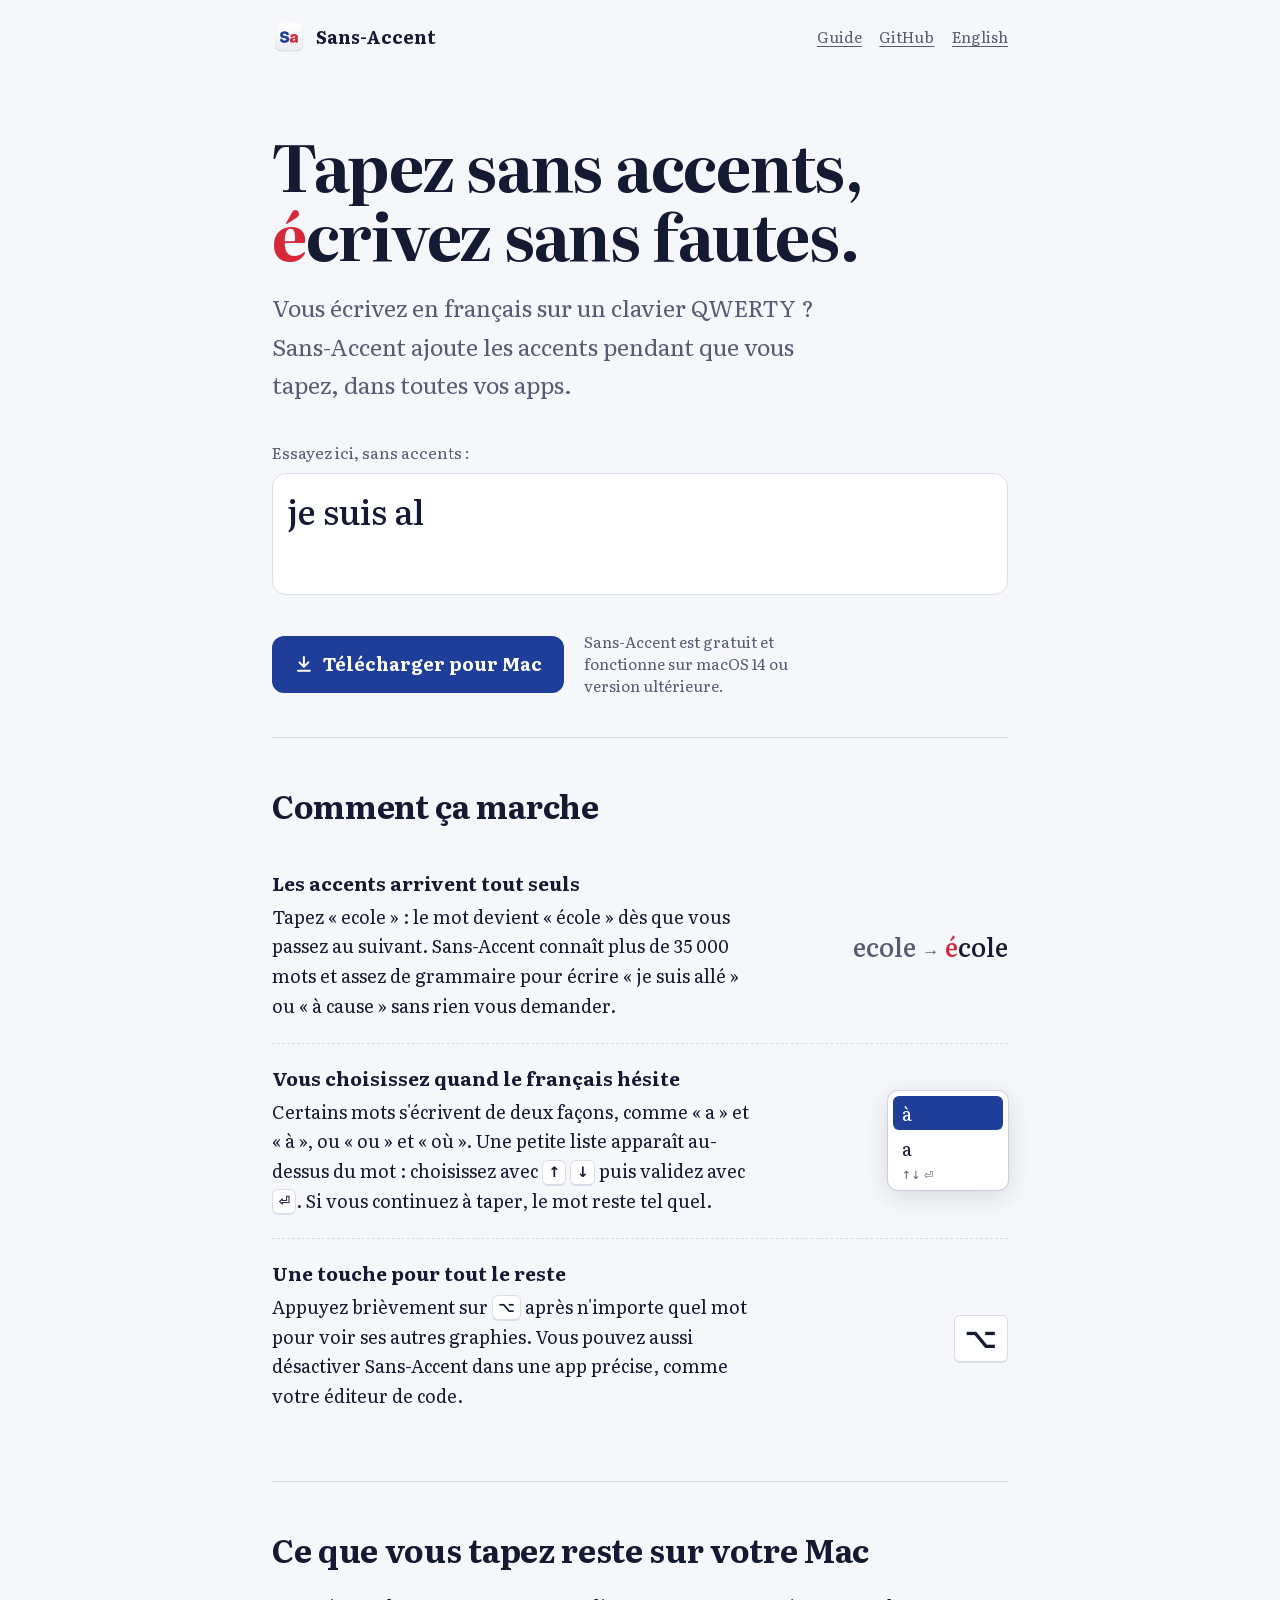
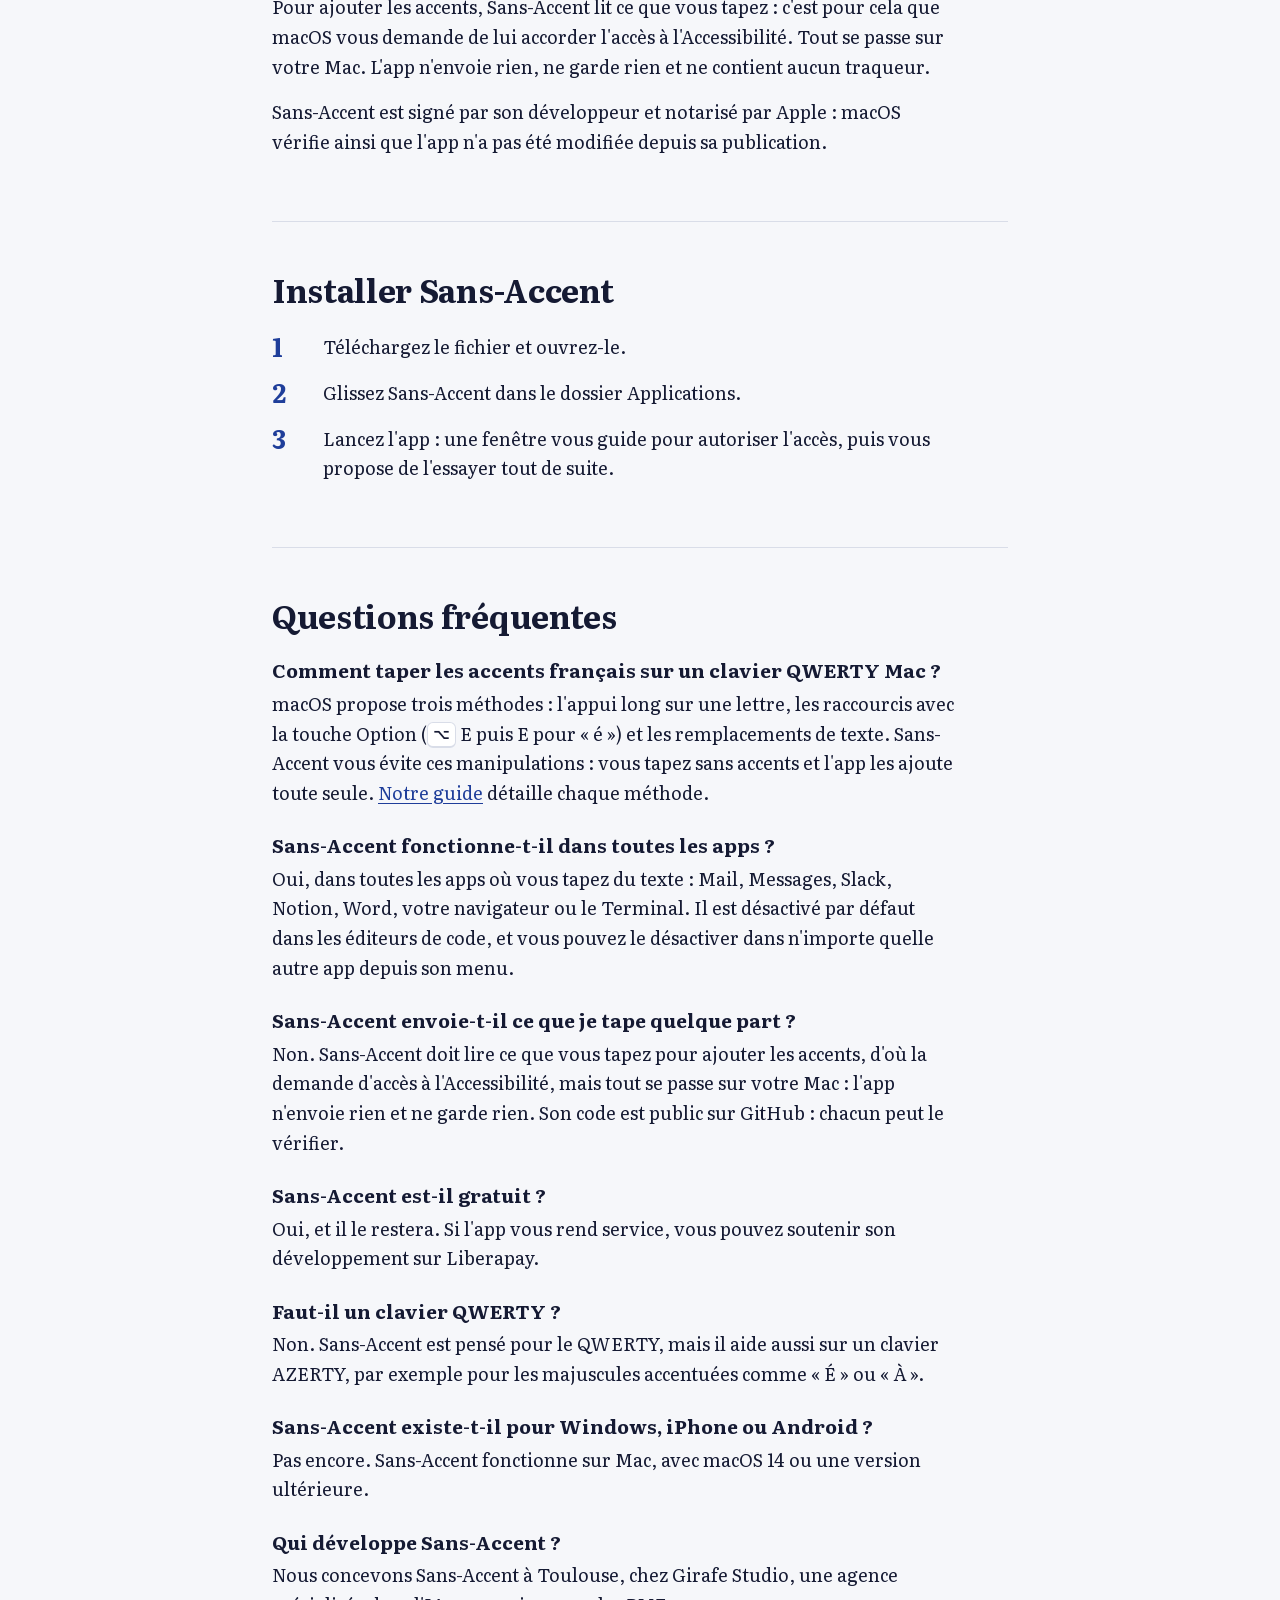
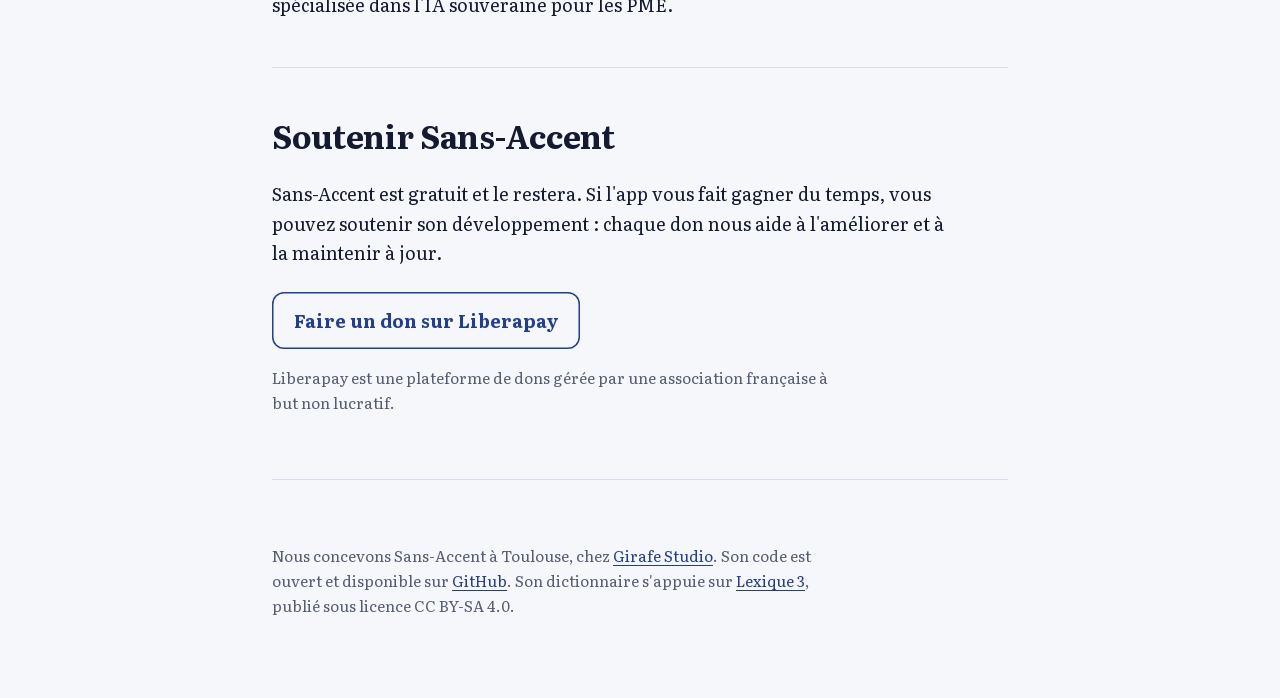
==== commit 61aeb6e9: "Self-host the Literata font and notify search engines via IndexNow Serve Literata from the site inst" ====
--- a/site/index.html
+++ b/site/index.html
@@ -135,9 +135,8 @@
   ]
 }
   </script>
-  <link rel="preconnect" href="https://fonts.googleapis.com">
-  <link rel="preconnect" href="https://fonts.gstatic.com" crossorigin>
-  <link rel="stylesheet" href="https://fonts.googleapis.com/css2?family=Literata:ital,opsz,wght@0,7..72,400..800;1,7..72,500&display=swap">
+  <link rel="preload" href="assets/fonts/literata-normal-latin.woff2" as="font" type="font/woff2" crossorigin>
+  <link rel="stylesheet" href="assets/fonts.css">
   <link rel="stylesheet" href="assets/style.css">
 </head>
 <body>
--- a/site/assets/fonts.css
+++ b/site/assets/fonts.css
@@ -0,0 +1,33 @@
+/* Literata (SIL Open Font License, see assets/fonts/OFL.txt), served from this site: no request to Google. */
+@font-face {
+  font-family: 'Literata';
+  font-style: italic;
+  font-weight: 500;
+  font-display: swap;
+  src: url(fonts/literata-italic-latin-ext.woff2) format('woff2');
+  unicode-range: U+0100-02BA, U+02BD-02C5, U+02C7-02CC, U+02CE-02D7, U+02DD-02FF, U+0304, U+0308, U+0329, U+1D00-1DBF, U+1E00-1E9F, U+1EF2-1EFF, U+2020, U+20A0-20AB, U+20AD-20C0, U+2113, U+2C60-2C7F, U+A720-A7FF;
+}
+@font-face {
+  font-family: 'Literata';
+  font-style: italic;
+  font-weight: 500;
+  font-display: swap;
+  src: url(fonts/literata-italic-latin.woff2) format('woff2');
+  unicode-range: U+0000-00FF, U+0131, U+0152-0153, U+02BB-02BC, U+02C6, U+02DA, U+02DC, U+0304, U+0308, U+0329, U+2000-206F, U+20AC, U+2122, U+2191, U+2193, U+2212, U+2215, U+FEFF, U+FFFD;
+}
+@font-face {
+  font-family: 'Literata';
+  font-style: normal;
+  font-weight: 400 800;
+  font-display: swap;
+  src: url(fonts/literata-normal-latin-ext.woff2) format('woff2');
+  unicode-range: U+0100-02BA, U+02BD-02C5, U+02C7-02CC, U+02CE-02D7, U+02DD-02FF, U+0304, U+0308, U+0329, U+1D00-1DBF, U+1E00-1E9F, U+1EF2-1EFF, U+2020, U+20A0-20AB, U+20AD-20C0, U+2113, U+2C60-2C7F, U+A720-A7FF;
+}
+@font-face {
+  font-family: 'Literata';
+  font-style: normal;
+  font-weight: 400 800;
+  font-display: swap;
+  src: url(fonts/literata-normal-latin.woff2) format('woff2');
+  unicode-range: U+0000-00FF, U+0131, U+0152-0153, U+02BB-02BC, U+02C6, U+02DA, U+02DC, U+0304, U+0308, U+0329, U+2000-206F, U+20AC, U+2122, U+2191, U+2193, U+2212, U+2215, U+FEFF, U+FFFD;
+}
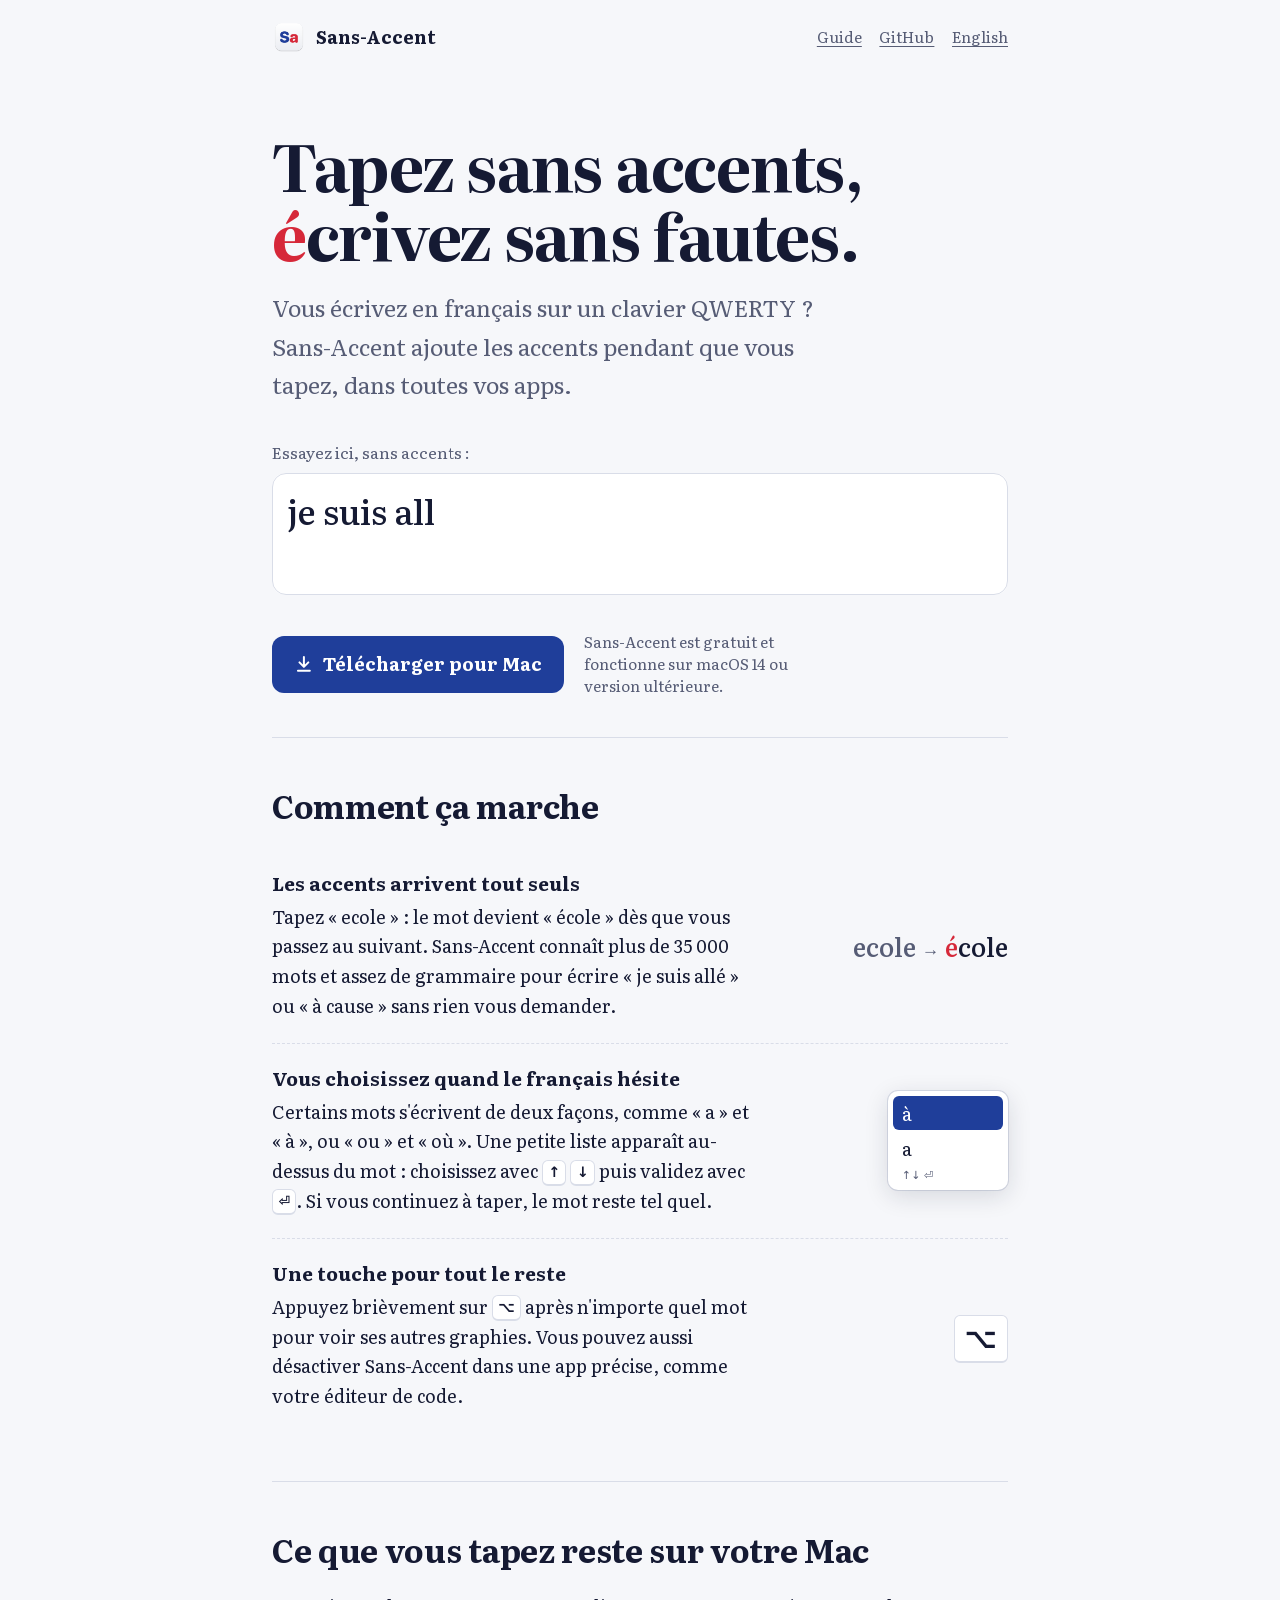
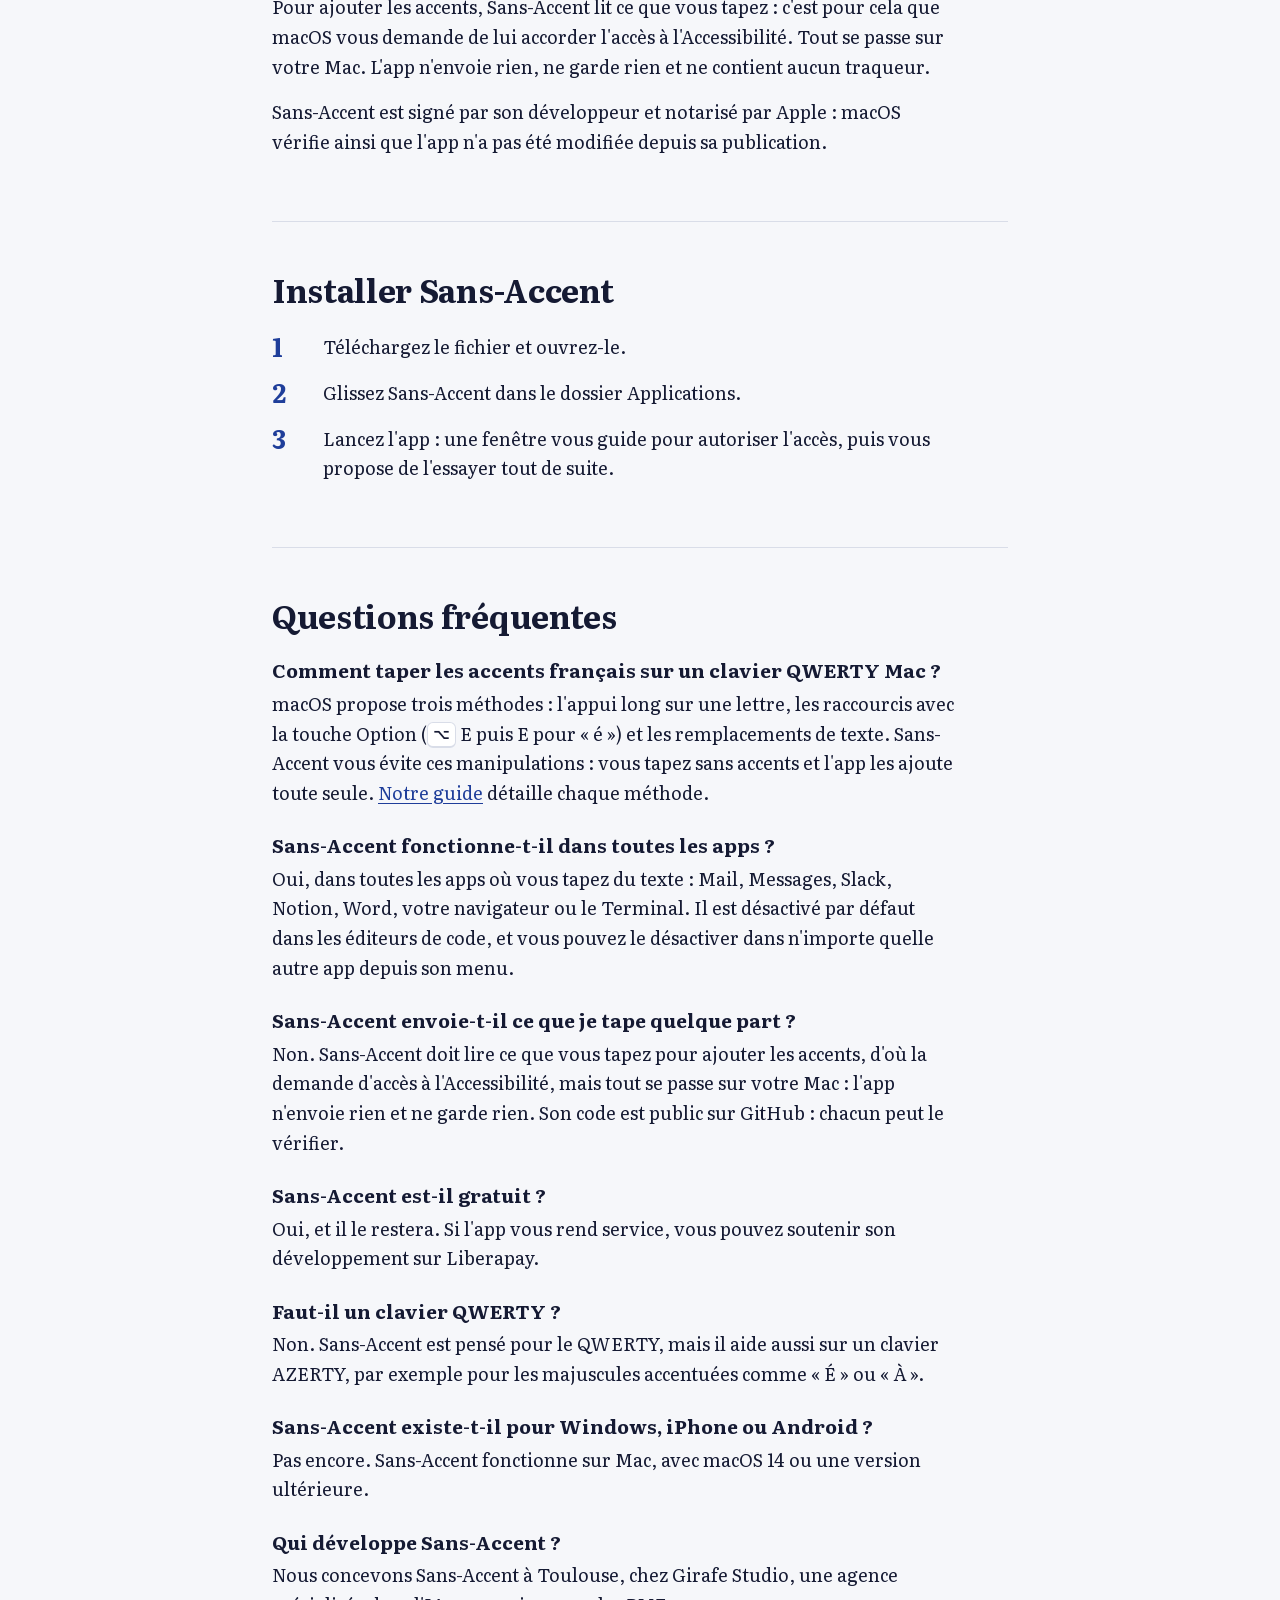
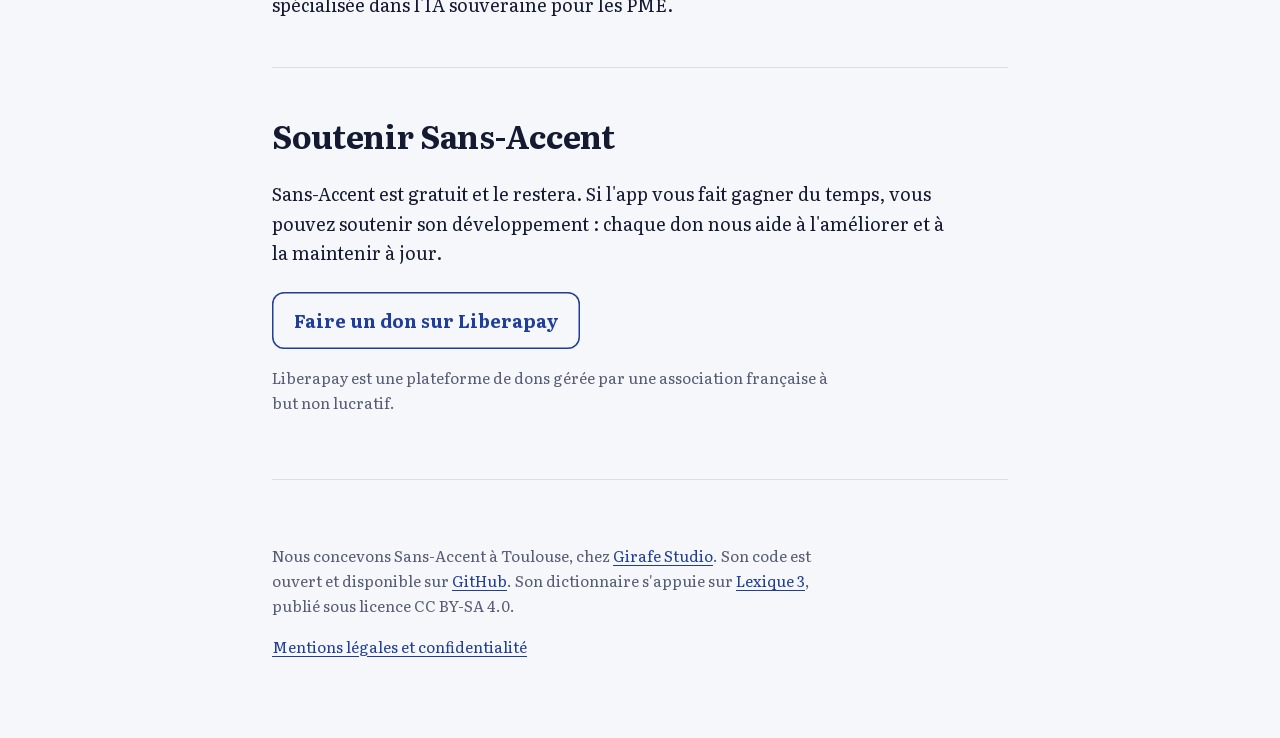
==== commit 32bc7f32: "Add the legal notice and privacy page in French and English Same publisher details as girafestudio.f" ====
--- a/site/index.html
+++ b/site/index.html
@@ -244,6 +244,7 @@
 
     <footer>
       <p>Nous concevons Sans-Accent à Toulouse, chez <a href="https://www.girafestudio.fr">Girafe Studio</a>. Son code est ouvert et disponible sur <a href="https://github.com/antoineant/sans-accent">GitHub</a>. Son dictionnaire s'appuie sur <a href="http://www.lexique.org">Lexique&nbsp;3</a>, publié sous licence CC&nbsp;BY-SA&nbsp;4.0.</p>
+      <p><a href="mentions-legales/">Mentions légales et confidentialité</a></p>
     </footer>
   </div>
   <script src="assets/demo.js"></script>
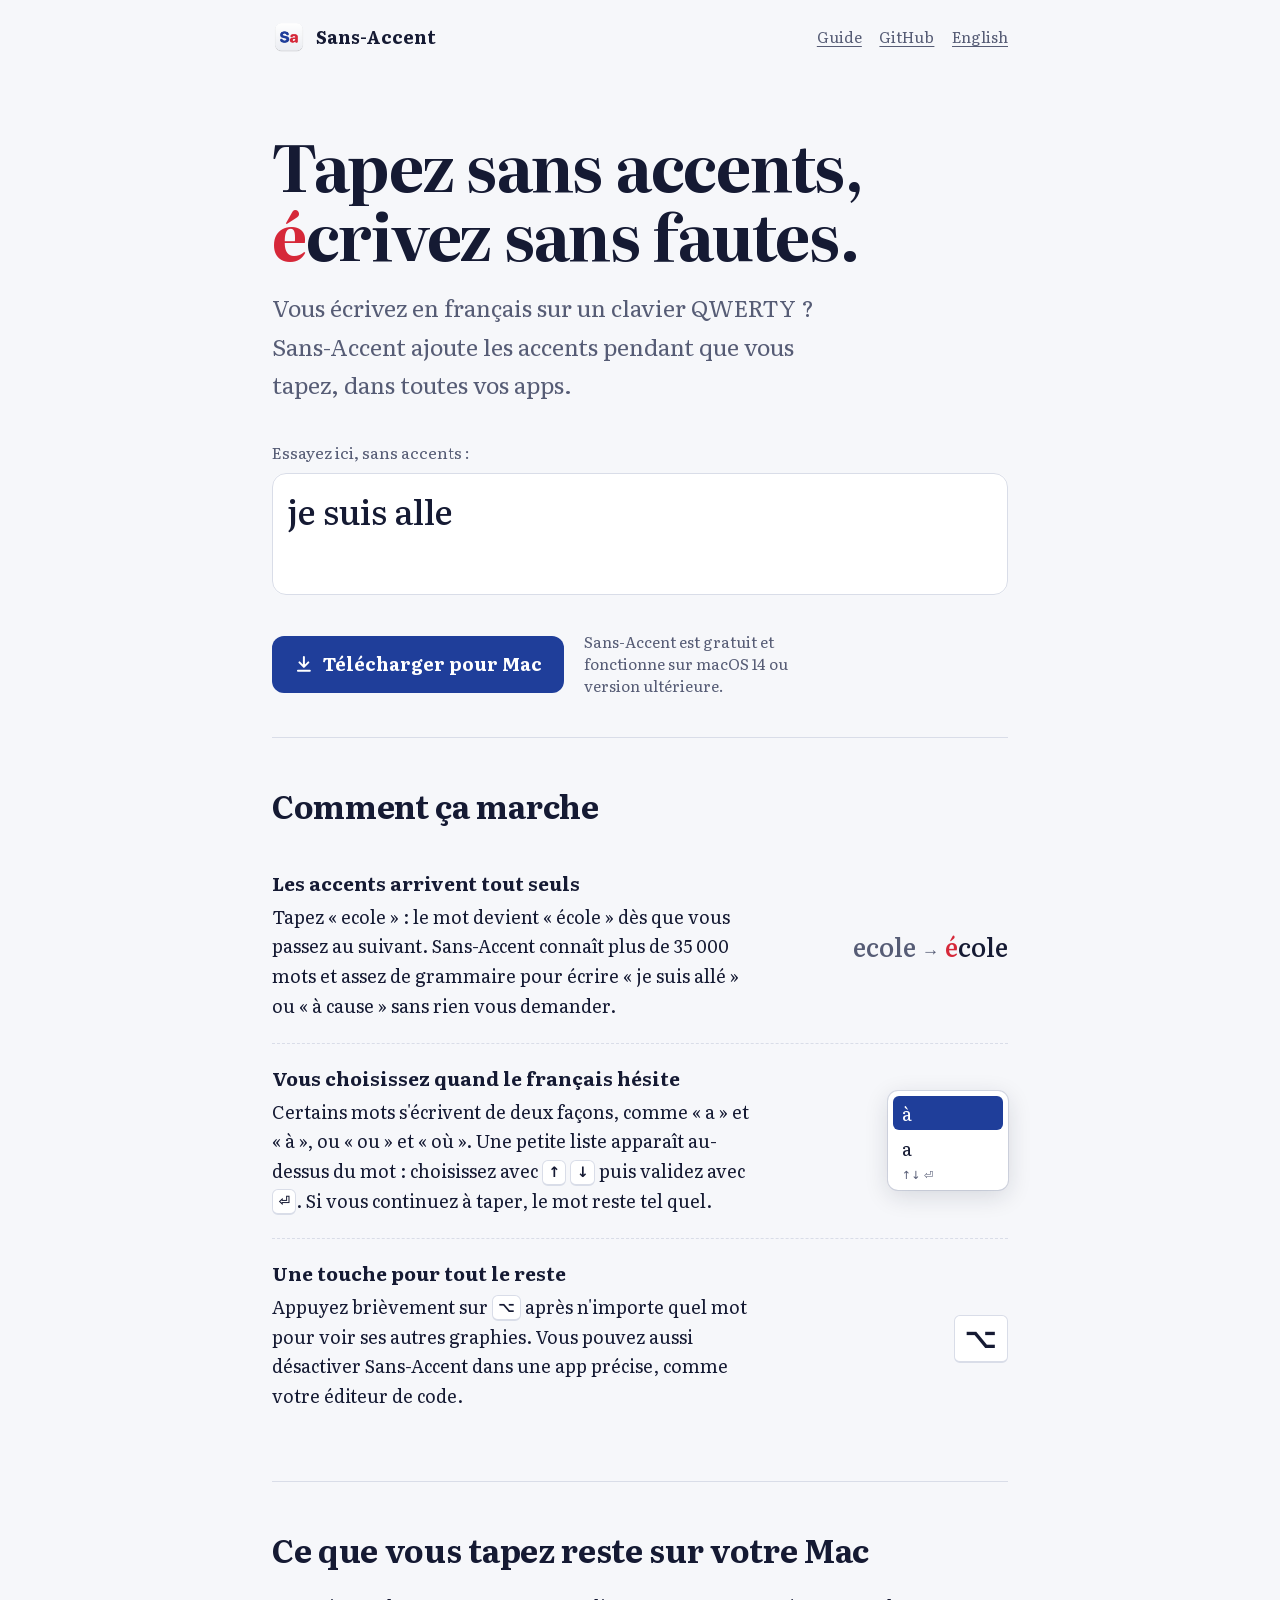
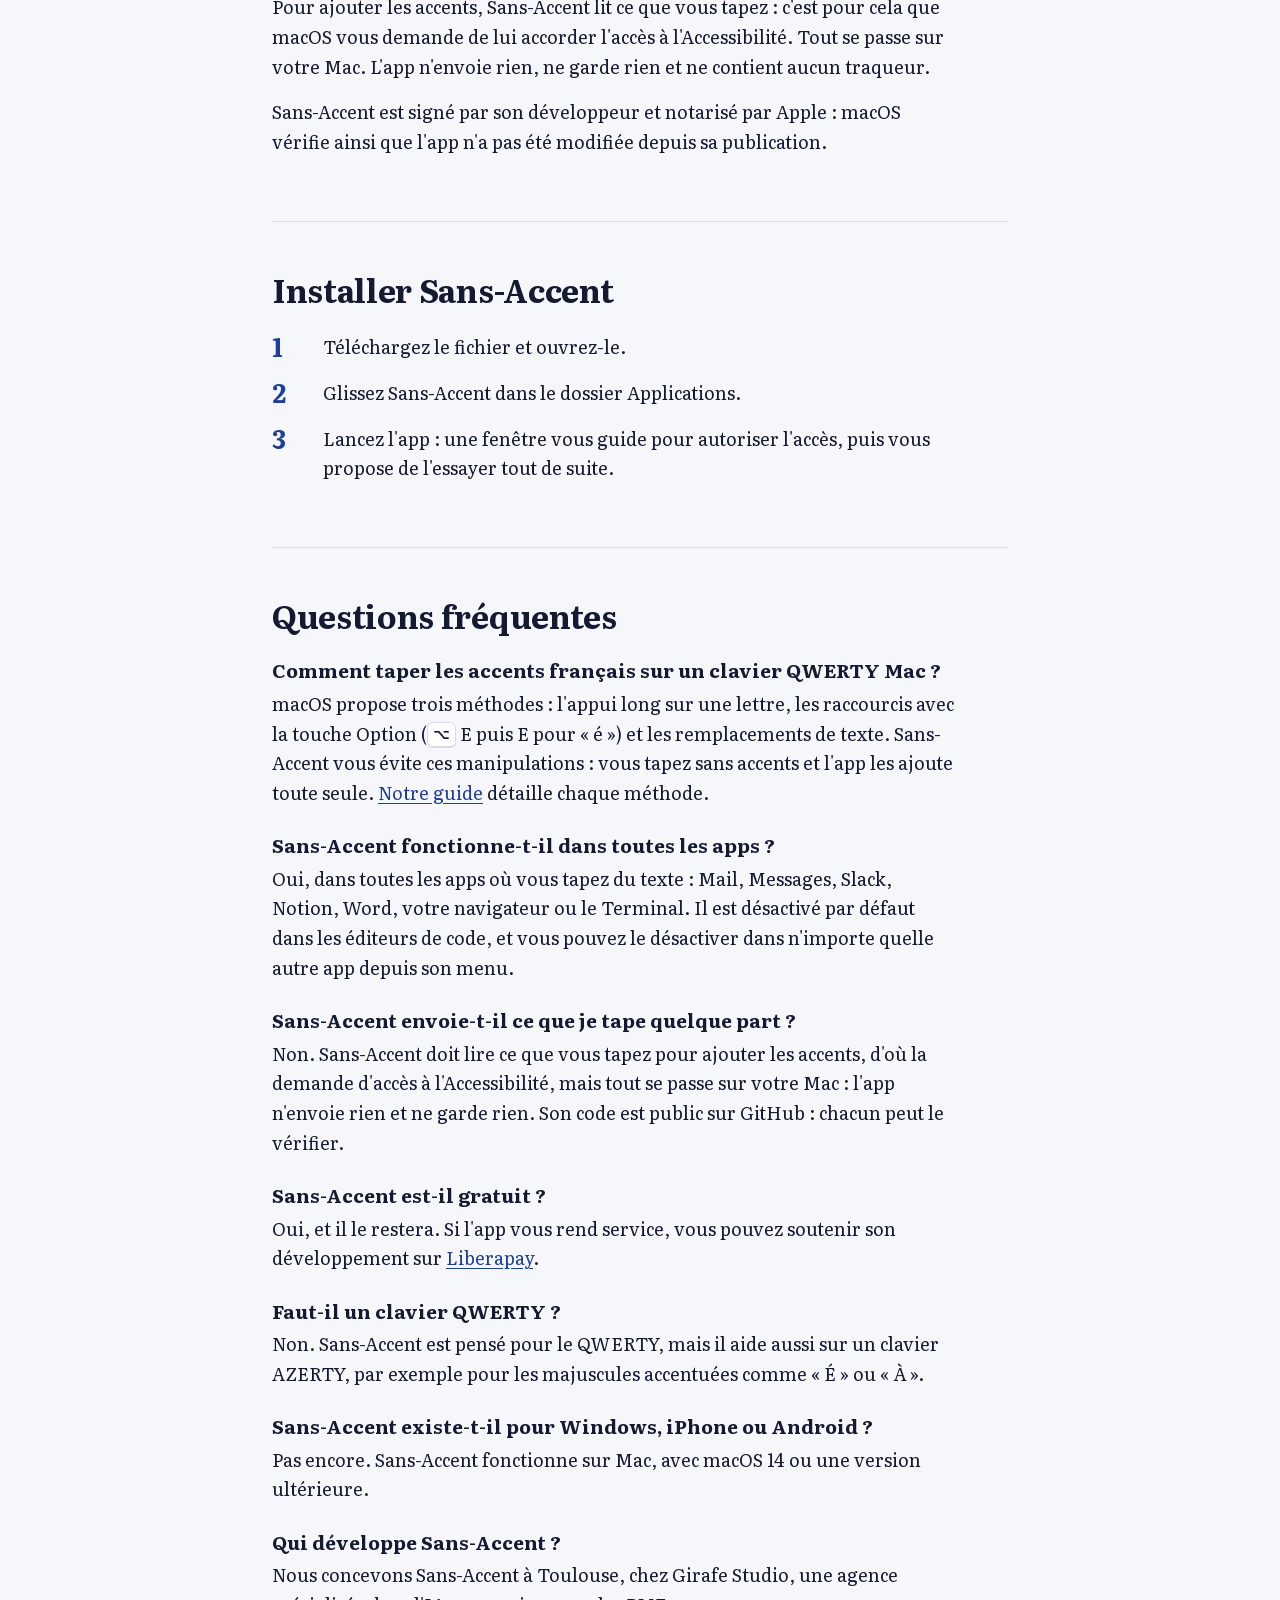
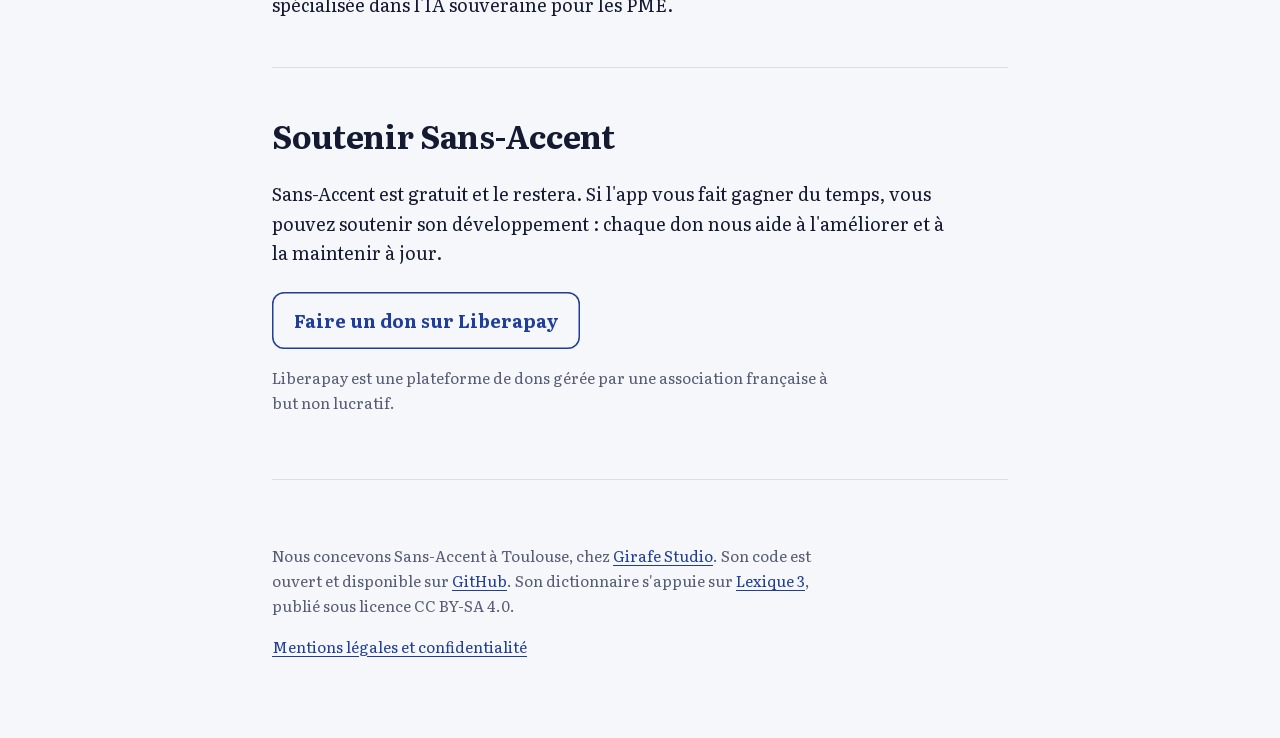
==== commit 7b77a632: "Link Liberapay from the FAQ answer about price" ====
--- a/site/index.html
+++ b/site/index.html
@@ -222,7 +222,7 @@
           <h3>Sans-Accent envoie-t-il ce que je tape quelque part&nbsp;?</h3>
           <p>Non. Sans-Accent doit lire ce que vous tapez pour ajouter les accents, d'où la demande d'accès à l'Accessibilité, mais tout se passe sur votre Mac&nbsp;: l'app n'envoie rien et ne garde rien. Son code est public sur GitHub&nbsp;: chacun peut le vérifier.</p>
           <h3>Sans-Accent est-il gratuit&nbsp;?</h3>
-          <p>Oui, et il le restera. Si l'app vous rend service, vous pouvez soutenir son développement sur Liberapay.</p>
+          <p>Oui, et il le restera. Si l'app vous rend service, vous pouvez soutenir son développement sur <a href="https://liberapay.com/antoineant/donate">Liberapay</a>.</p>
           <h3>Faut-il un clavier QWERTY&nbsp;?</h3>
           <p>Non. Sans-Accent est pensé pour le QWERTY, mais il aide aussi sur un clavier AZERTY, par exemple pour les majuscules accentuées comme «&nbsp;É&nbsp;» ou «&nbsp;À&nbsp;».</p>
           <h3>Sans-Accent existe-t-il pour Windows, iPhone ou Android&nbsp;?</h3>
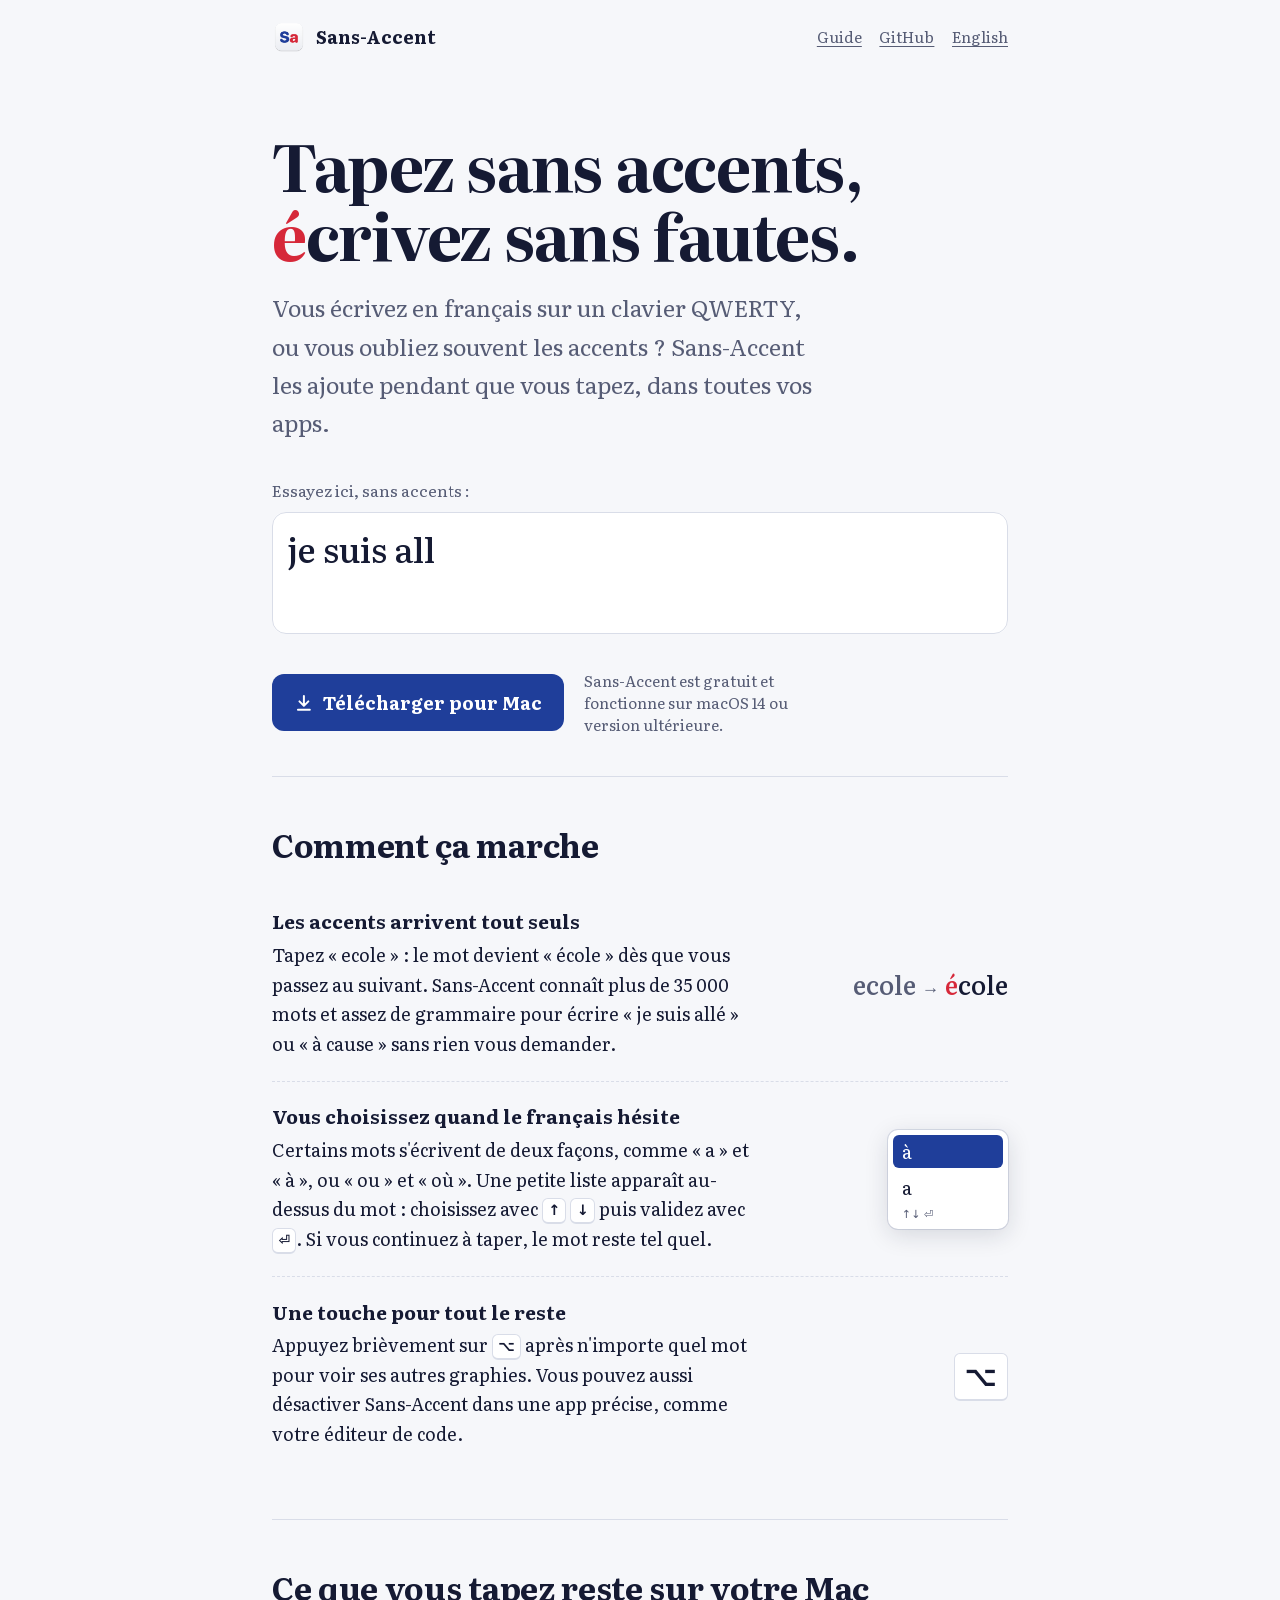
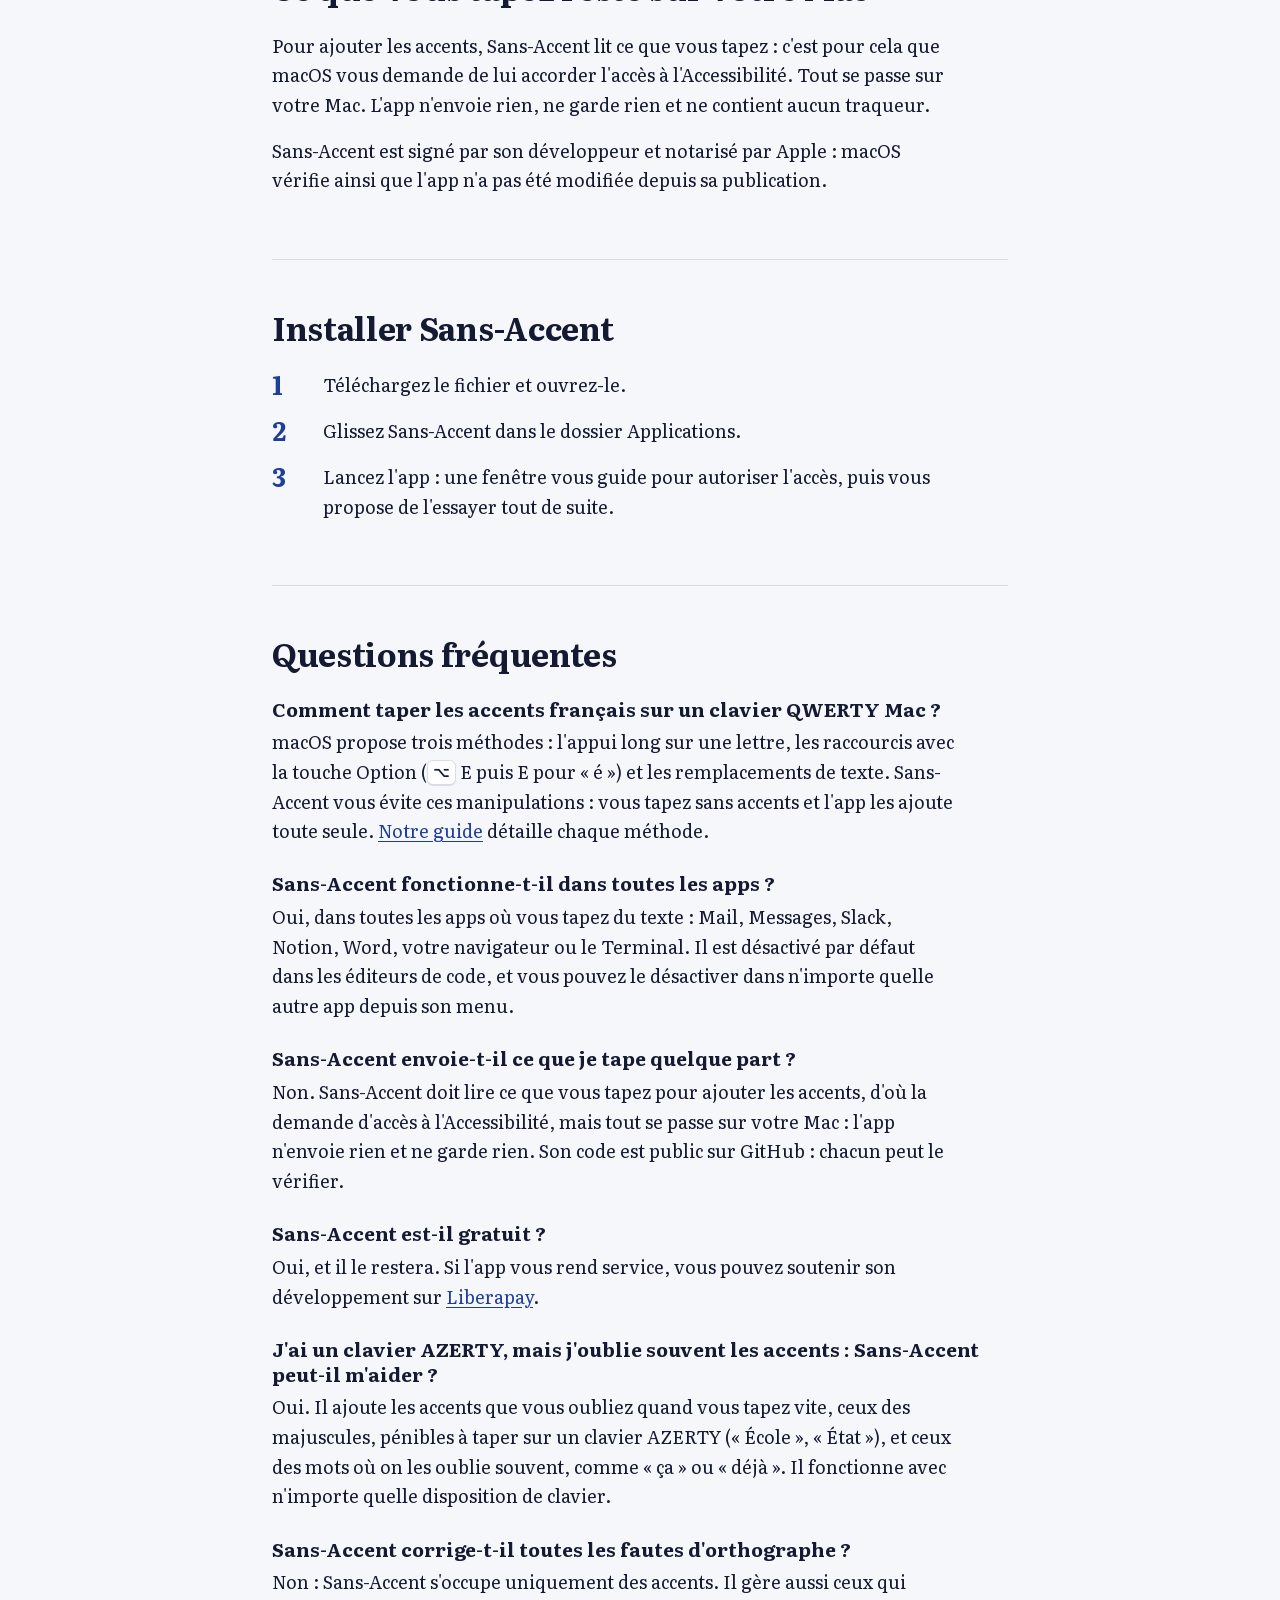
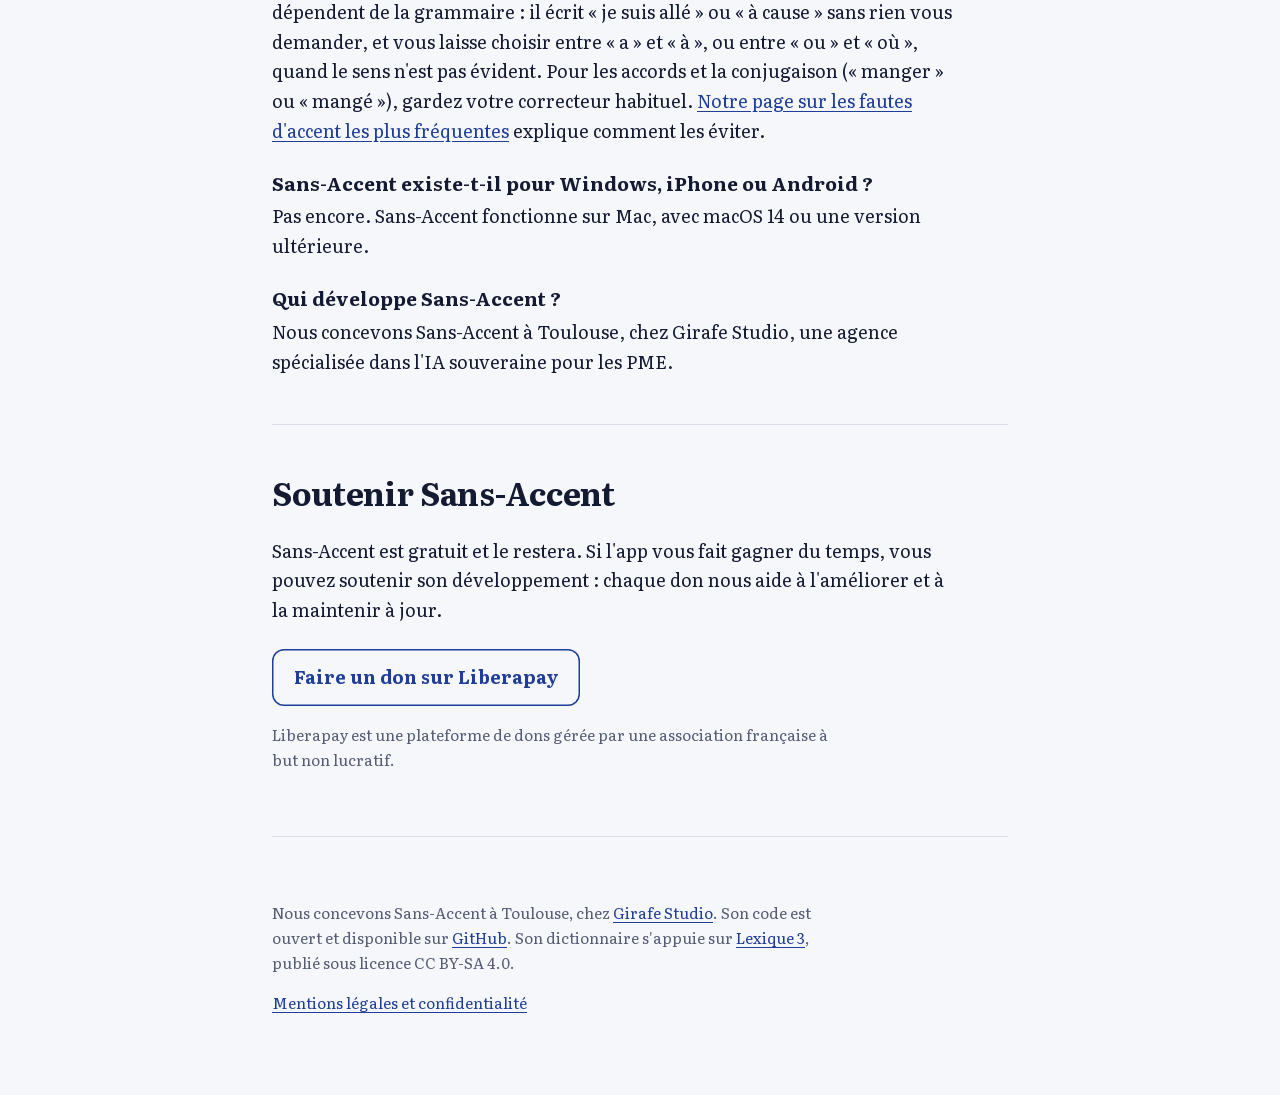
==== commit c2b6ad54: "Speak to French speakers who forget accents, not only QWERTY users Broaden the French home page's le" ====
--- a/site/index.html
+++ b/site/index.html
@@ -4,7 +4,7 @@
   <meta charset="utf-8">
   <meta name="viewport" content="width=device-width, initial-scale=1">
   <title>Sans-Accent : les accents français sur un clavier QWERTY (Mac)</title>
-  <meta name="description" content="Vous écrivez en français sur un clavier QWERTY ? Sans-Accent ajoute les accents pendant que vous tapez, dans toutes vos apps Mac.">
+  <meta name="description" content="Vous écrivez en français sur un clavier QWERTY, ou vous oubliez souvent les accents ? Sans-Accent les ajoute pendant que vous tapez, dans toutes vos apps Mac.">
   <link rel="canonical" href="https://sans-accent.com/">
   <link rel="alternate" hreflang="fr" href="https://sans-accent.com/">
   <link rel="alternate" hreflang="en" href="https://sans-accent.com/en/">
@@ -12,7 +12,7 @@
   <meta property="og:type" content="website">
   <meta property="og:site_name" content="Sans-Accent">
   <meta property="og:title" content="Sans-Accent : tapez sans accents, écrivez sans fautes">
-  <meta property="og:description" content="Vous écrivez en français sur un clavier QWERTY ? Sans-Accent ajoute les accents pendant que vous tapez, dans toutes vos apps Mac.">
+  <meta property="og:description" content="Vous écrivez en français sur un clavier QWERTY, ou vous oubliez souvent les accents ? Sans-Accent les ajoute pendant que vous tapez, dans toutes vos apps Mac.">
   <meta property="og:url" content="https://sans-accent.com/">
   <meta property="og:image" content="https://sans-accent.com/assets/og-fr.png">
   <meta property="og:image:width" content="1200">
@@ -28,7 +28,7 @@
       "@type": "SoftwareApplication",
       "@id": "https://sans-accent.com/#app",
       "name": "Sans-Accent",
-      "description": "Vous écrivez en français sur un clavier QWERTY ? Sans-Accent ajoute les accents pendant que vous tapez, dans toutes vos apps Mac.",
+      "description": "Vous écrivez en français sur un clavier QWERTY, ou vous oubliez souvent les accents ? Sans-Accent les ajoute pendant que vous tapez, dans toutes vos apps Mac.",
       "applicationCategory": "UtilitiesApplication",
       "operatingSystem": "macOS 14 or later",
       "softwareVersion": "1.0",
@@ -108,10 +108,18 @@
         },
         {
           "@type": "Question",
-          "name": "Faut-il un clavier QWERTY ?",
-          "acceptedAnswer": {
-            "@type": "Answer",
-            "text": "Non. Sans-Accent est pensé pour le QWERTY, mais il aide aussi sur un clavier AZERTY, par exemple pour les majuscules accentuées comme « É » ou « À »."
+          "name": "J'ai un clavier AZERTY, mais j'oublie souvent les accents : Sans-Accent peut-il m'aider ?",
+          "acceptedAnswer": {
+            "@type": "Answer",
+            "text": "Oui. Il ajoute les accents que vous oubliez quand vous tapez vite, ceux des majuscules, pénibles à taper sur un clavier AZERTY (« École », « État »), et ceux des mots où on les oublie souvent, comme « ça » ou « déjà ». Il fonctionne avec n'importe quelle disposition de clavier."
+          }
+        },
+        {
+          "@type": "Question",
+          "name": "Sans-Accent corrige-t-il toutes les fautes d'orthographe ?",
+          "acceptedAnswer": {
+            "@type": "Answer",
+            "text": "Non : Sans-Accent s'occupe uniquement des accents. Il gère aussi ceux qui dépendent de la grammaire : il écrit « je suis allé » ou « à cause » sans rien vous demander, et vous laisse choisir entre « a » et « à », ou entre « ou » et « où », quand le sens n'est pas évident. Pour les accords et la conjugaison (« manger » ou « mangé »), gardez votre correcteur habituel. Notre page sur les fautes d'accent les plus fréquentes explique comment les éviter."
           }
         },
         {
@@ -149,7 +157,7 @@
     <main>
       <div class="hero">
         <h1>Tapez sans accents, <span class="accent">é</span>crivez sans fautes.</h1>
-        <p class="lead">Vous écrivez en français sur un clavier QWERTY&nbsp;? Sans-Accent ajoute les accents pendant que vous tapez, dans toutes vos apps.</p>
+        <p class="lead">Vous écrivez en français sur un clavier QWERTY, ou vous oubliez souvent les accents&nbsp;? Sans-Accent les ajoute pendant que vous tapez, dans toutes vos apps.</p>
 
         <div class="demo">
           <label for="demo-input">Essayez ici, sans accents&nbsp;:</label>
@@ -223,8 +231,10 @@
           <p>Non. Sans-Accent doit lire ce que vous tapez pour ajouter les accents, d'où la demande d'accès à l'Accessibilité, mais tout se passe sur votre Mac&nbsp;: l'app n'envoie rien et ne garde rien. Son code est public sur GitHub&nbsp;: chacun peut le vérifier.</p>
           <h3>Sans-Accent est-il gratuit&nbsp;?</h3>
           <p>Oui, et il le restera. Si l'app vous rend service, vous pouvez soutenir son développement sur <a href="https://liberapay.com/antoineant/donate">Liberapay</a>.</p>
-          <h3>Faut-il un clavier QWERTY&nbsp;?</h3>
-          <p>Non. Sans-Accent est pensé pour le QWERTY, mais il aide aussi sur un clavier AZERTY, par exemple pour les majuscules accentuées comme «&nbsp;É&nbsp;» ou «&nbsp;À&nbsp;».</p>
+          <h3>J'ai un clavier AZERTY, mais j'oublie souvent les accents&nbsp;: Sans-Accent peut-il m'aider&nbsp;?</h3>
+          <p>Oui. Il ajoute les accents que vous oubliez quand vous tapez vite, ceux des majuscules, pénibles à taper sur un clavier AZERTY («&nbsp;École&nbsp;», «&nbsp;État&nbsp;»), et ceux des mots où on les oublie souvent, comme «&nbsp;ça&nbsp;» ou «&nbsp;déjà&nbsp;». Il fonctionne avec n'importe quelle disposition de clavier.</p>
+          <h3>Sans-Accent corrige-t-il toutes les fautes d'orthographe&nbsp;?</h3>
+          <p>Non&nbsp;: Sans-Accent s'occupe uniquement des accents. Il gère aussi ceux qui dépendent de la grammaire&nbsp;: il écrit «&nbsp;je suis allé&nbsp;» ou «&nbsp;à cause&nbsp;» sans rien vous demander, et vous laisse choisir entre «&nbsp;a&nbsp;» et «&nbsp;à&nbsp;», ou entre «&nbsp;ou&nbsp;» et «&nbsp;où&nbsp;», quand le sens n'est pas évident. Pour les accords et la conjugaison («&nbsp;manger&nbsp;» ou «&nbsp;mangé&nbsp;»), gardez votre correcteur habituel. <a href="fautes-accent-frequentes/">Notre page sur les fautes d'accent les plus fréquentes</a> explique comment les éviter.</p>
           <h3>Sans-Accent existe-t-il pour Windows, iPhone ou Android&nbsp;?</h3>
           <p>Pas encore. Sans-Accent fonctionne sur Mac, avec macOS&nbsp;14 ou une version ultérieure.</p>
           <h3>Qui développe Sans-Accent&nbsp;?</h3>
